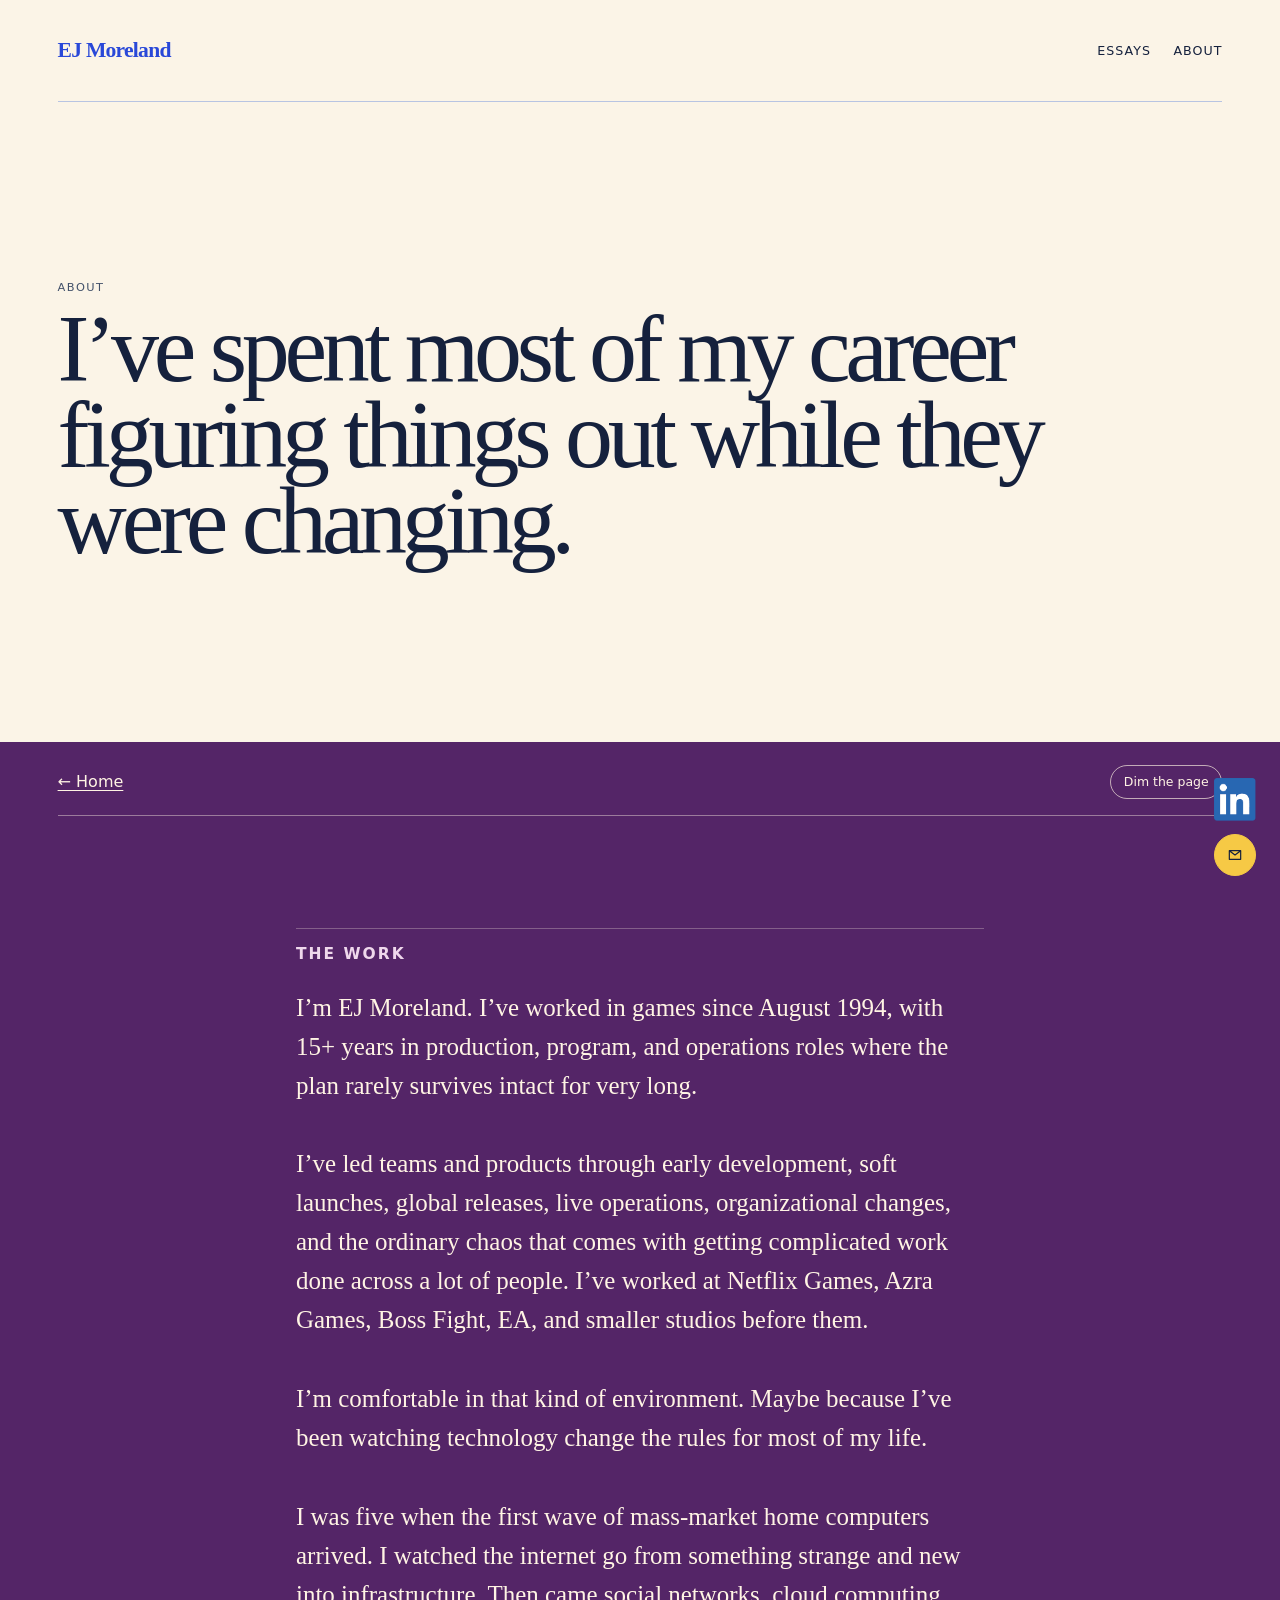
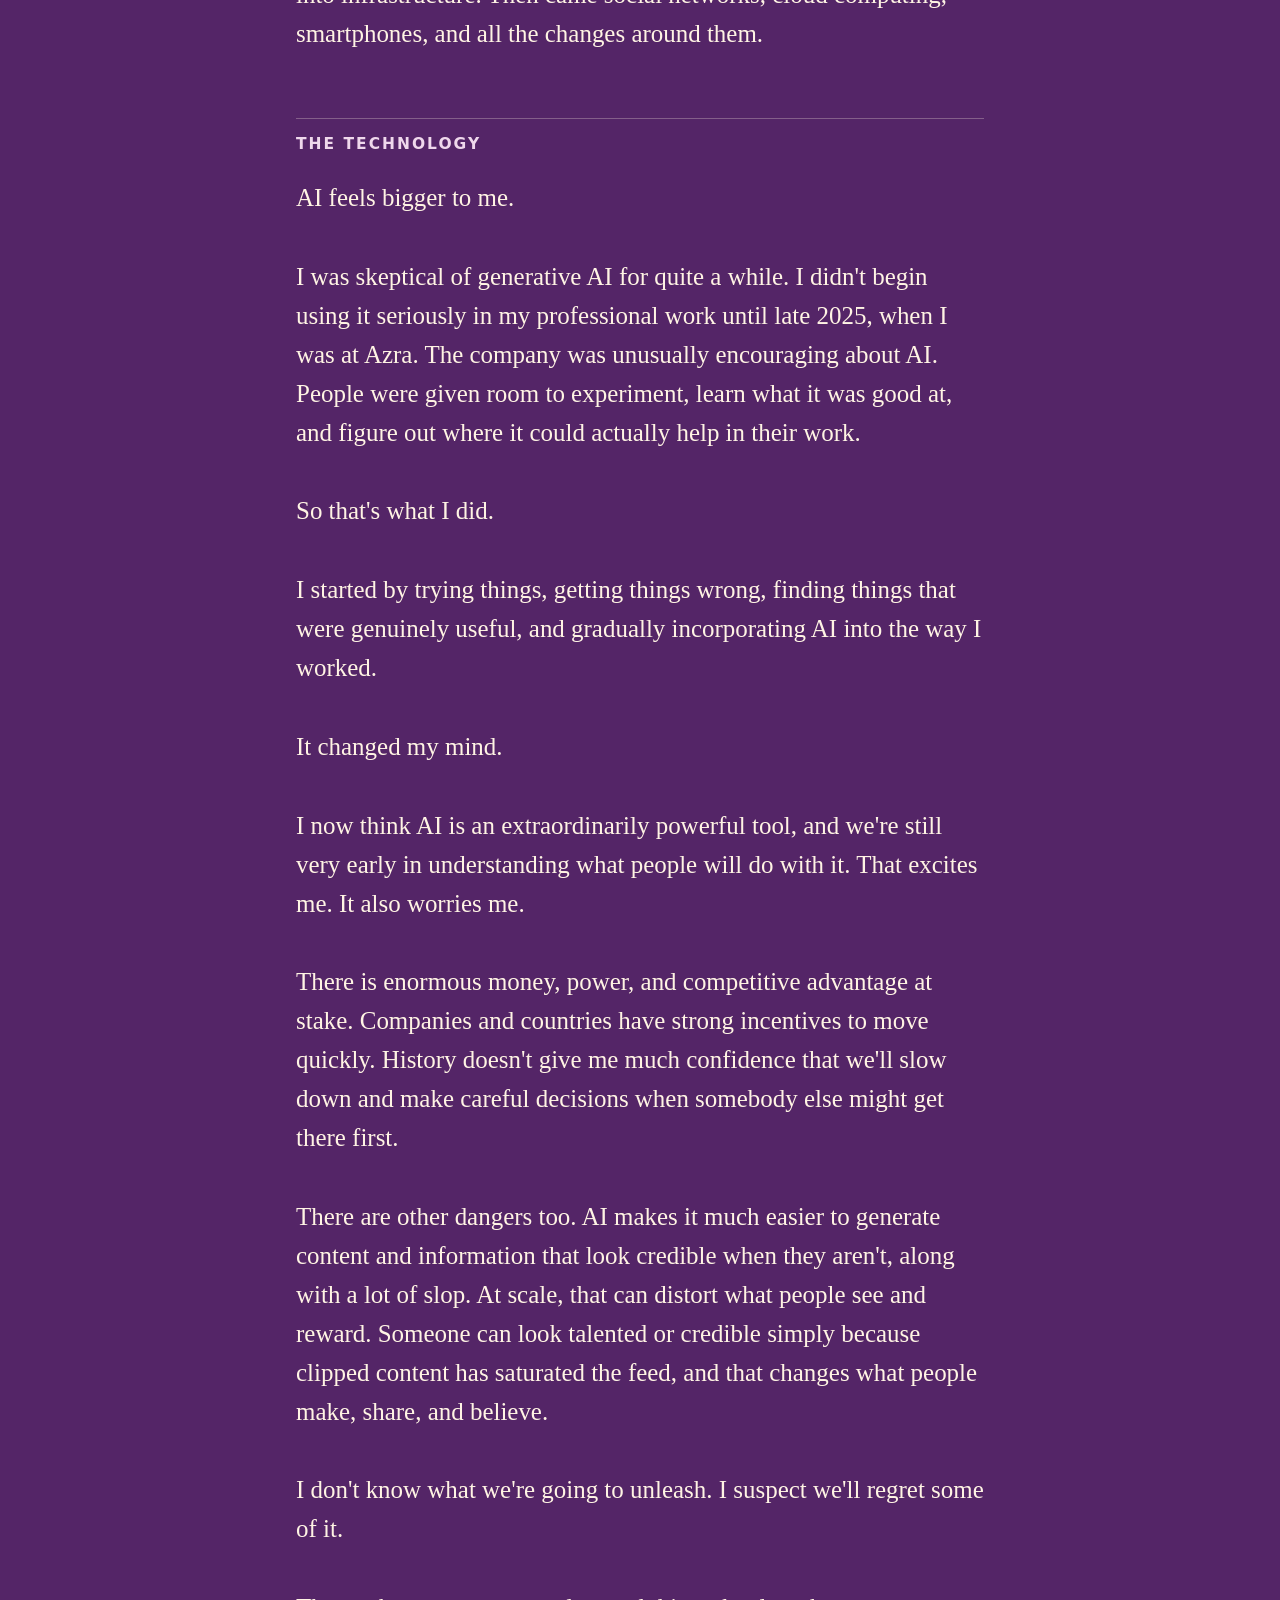
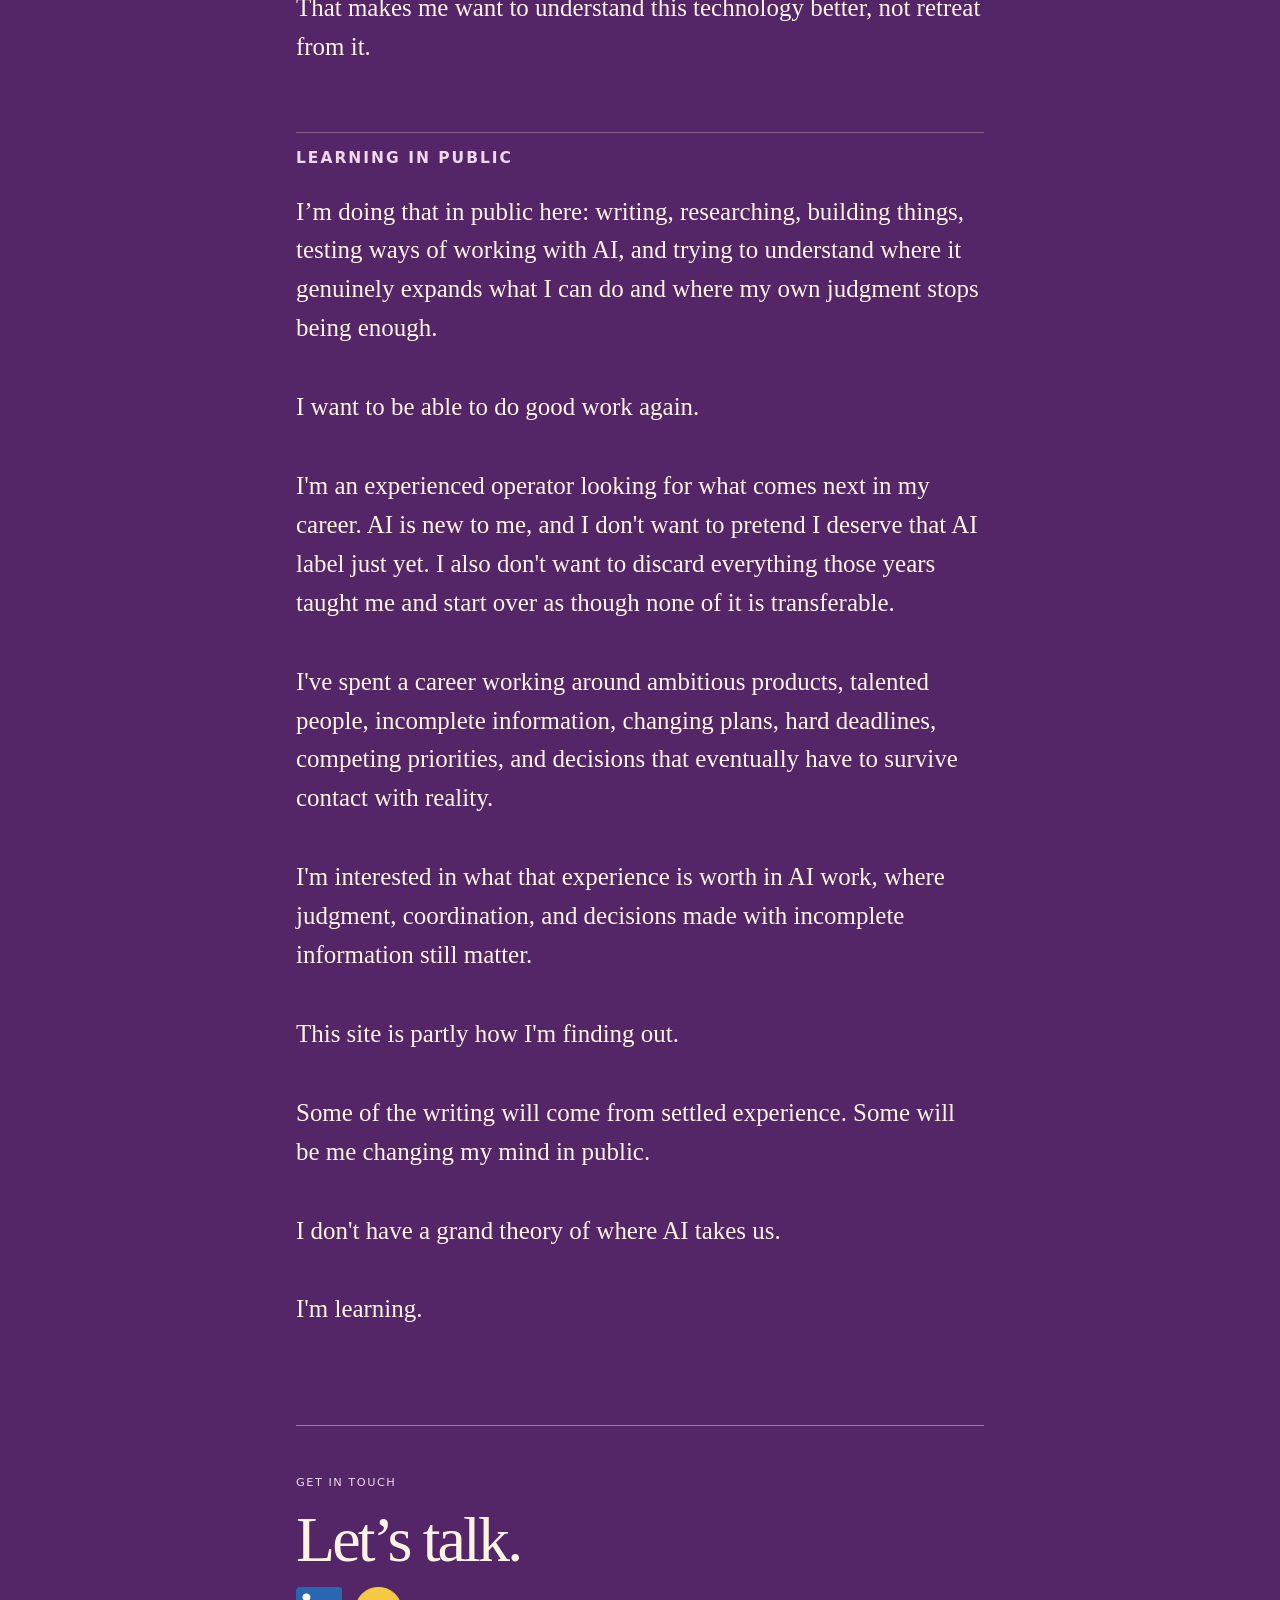
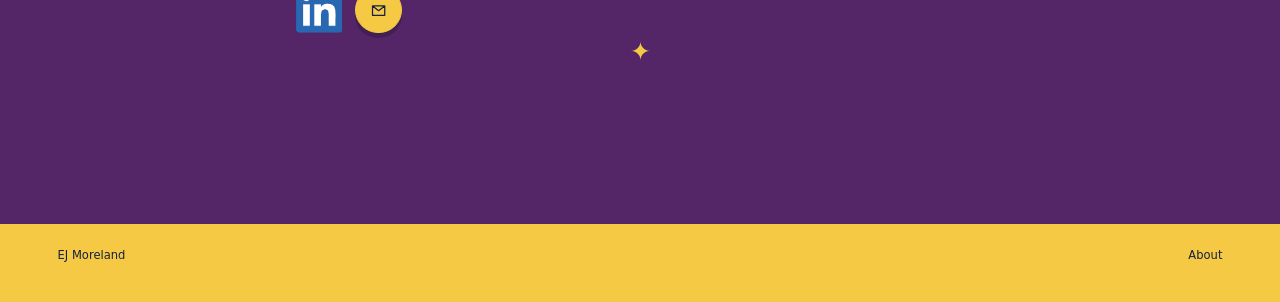
==== about/index.html @ 059e18a2 "Publish About page and contact experience" ====
<!doctype html>
<html lang="en">
  <head>
    <meta charset="utf-8">
    <meta name="viewport" content="width=device-width, initial-scale=1">
    <title>About EJ Moreland</title>
    <meta name="description" content="About EJ Moreland: a games production, program, and operations leader writing about work, judgment, and learning in public.">
    <meta name="theme-color" content="#fbf4e7">
    <link rel="canonical" href="https://ejmoreland.net/about/">
    <link rel="icon" href="/assets/favicon.svg" type="image/svg+xml">
    <link rel="icon" href="/assets/favicon-32.png" sizes="32x32" type="image/png">
    <link rel="apple-touch-icon" href="/assets/apple-touch-icon.png">
    <meta property="og:type" content="profile">
    <meta property="og:title" content="About EJ Moreland">
    <meta property="og:description" content="About EJ Moreland: a games production, program, and operations leader writing about work, judgment, and learning in public.">
    <meta property="og:url" content="https://ejmoreland.net/about/">
    <meta property="og:image" content="https://ejmoreland.net/assets/social-card.png">
    <meta property="og:image:width" content="1200">
    <meta property="og:image:height" content="630">
    <meta property="og:image:alt" content="Abstract plum, cream, periwinkle, yellow, red, and navy paper forms.">
    <meta name="twitter:card" content="summary_large_image">
    <meta name="twitter:image" content="https://ejmoreland.net/assets/social-card.png">
    <meta name="twitter:image:alt" content="Abstract plum, cream, periwinkle, yellow, red, and navy paper forms.">
    <link rel="stylesheet" href="../styles.css?rev=20260913-about-refinement">
  </head>
  <body>
    <a class="skip-link" href="#main">Skip to content</a>
    <div class="site-shell">
      <header class="masthead">
        <a class="wordmark" href="../index.html" aria-label="EJ Moreland home">EJ Moreland</a>
        <button class="menu-toggle" type="button" aria-expanded="false" aria-controls="site-navigation"><span>Menu</span><span aria-hidden="true">+</span></button>
        <nav id="site-navigation" aria-label="Primary navigation">
          <a href="../essays/">Essays</a>
          <a href="index.html" aria-current="page">About</a>
        </nav>
      </header>

      <main id="main">
        <article aria-labelledby="about-title">
          <header class="page-hero about-hero">
            <p class="eyebrow">About</p>
            <h1 id="about-title">I’ve spent most of my career figuring things out while they were changing.</h1>
          </header>

          <section class="about-story" id="about-story" aria-label="About EJ Moreland">
            <div class="reading-meta">
              <a href="../index.html">← Home</a>
              <button class="reading-mode" type="button" aria-pressed="false">Dim the page</button>
            </div>
            <div class="about-column">
              <p class="about-waypoint">The work</p>
              <p>I’m EJ Moreland. I’ve worked in games since August 1994, with 15+ years in production, program, and operations roles where the plan rarely survives intact for very long.</p>
              <p>I’ve led teams and products through early development, soft launches, global releases, live operations, organizational changes, and the ordinary chaos that comes with getting complicated work done across a lot of people. I’ve worked at Netflix Games, Azra Games, Boss Fight, EA, and smaller studios before them.</p>
              <p>I’m comfortable in that kind of environment. Maybe because I’ve been watching technology change the rules for most of my life.</p>
              <p>I was five when the first wave of mass-market home computers arrived. I watched the internet go from something strange and new into infrastructure. Then came social networks, cloud computing, smartphones, and all the changes around them.</p>
              <p class="about-waypoint">The technology</p>
              <p>AI feels bigger to me.</p>
              <p>I was skeptical of generative AI for quite a while. I didn't begin using it seriously in my professional work until late 2025, when I was at Azra. The company was unusually encouraging about AI. People were given room to experiment, learn what it was good at, and figure out where it could actually help in their work.</p>
              <p>So that's what I did.</p>
              <p>I started by trying things, getting things wrong, finding things that were genuinely useful, and gradually incorporating AI into the way I worked.</p>
              <p>It changed my mind.</p>
              <p>I now think AI is an extraordinarily powerful tool, and we're still very early in understanding what people will do with it. That excites me. It also worries me.</p>
              <p>There is enormous money, power, and competitive advantage at stake. Companies and countries have strong incentives to move quickly. History doesn't give me much confidence that we'll slow down and make careful decisions when somebody else might get there first.</p>
              <p>There are other dangers too. AI makes it much easier to generate content and information that look credible when they aren't, along with a lot of slop. At scale, that can distort what people see and reward. Someone can look talented or credible simply because clipped content has saturated the feed, and that changes what people make, share, and believe.</p>
              <p>I don't know what we're going to unleash. I suspect we'll regret some of it.</p>
              <p>That makes me want to understand this technology better, not retreat from it.</p>
              <p class="about-waypoint">Learning in public</p>
              <p>I’m doing that in public here: writing, researching, building things, testing ways of working with AI, and trying to understand where it genuinely expands what I can do and where my own judgment stops being enough.</p>
              <p>I want to be able to do good work again.</p>
              <p>I'm an experienced operator looking for what comes next in my career. AI is new to me, and I don't want to pretend I deserve that AI label just yet. I also don't want to discard everything those years taught me and start over as though none of it is transferable.</p>
              <p>I've spent a career working around ambitious products, talented people, incomplete information, changing plans, hard deadlines, competing priorities, and decisions that eventually have to survive contact with reality.</p>
              <p>I'm interested in what that experience is worth in AI work, where judgment, coordination, and decisions made with incomplete information still matter.</p>
              <p>This site is partly how I'm finding out.</p>
              <p>Some of the writing will come from settled experience. Some will be me changing my mind in public.</p>
              <p>I don't have a grand theory of where AI takes us.</p>
              <p>I'm learning.</p>
              <section class="contact-panel" aria-labelledby="contact-title">
                <p class="eyebrow">Get in touch</p>
                <h2 id="contact-title">Let’s talk.</h2>
                <div class="contact-actions">
                  <a class="contact-linkedin" href="https://www.linkedin.com/in/ej-moreland-a79a42" aria-label="View EJ Moreland’s professional background on LinkedIn">
                    <img class="linkedin-logo" src="../assets/linkedin-in-opaque-white.png" width="635" height="540" alt="">
                  </a>
                  <button class="contact-message-button" type="button" data-contact-drawer-trigger aria-label="Open message form" aria-haspopup="dialog" aria-controls="contact-drawer"><svg viewBox="0 0 24 24" aria-hidden="true" focusable="false"><path d="M3.5 5.5h17v13h-17zM4 6l8 6 8-6"/></svg></button>
                </div>
                <dialog id="contact-drawer" class="contact-drawer" aria-labelledby="contact-drawer-title">
                  <section class="contact-drawer-panel">
                    <div class="contact-drawer-topline"><p class="eyebrow">Message EJ</p><button class="contact-drawer-close" type="button" aria-label="Close message form"><span aria-hidden="true">×</span></button></div>
                    <h3 id="contact-drawer-title">Let’s talk.</h3>
                    <p class="contact-drawer-intro">A short note is plenty. I’ll get back to you by email.</p>
                    <form id="contact-form" class="contact-form" action="https://formspree.io/f/xzebldpp" method="POST" accept-charset="UTF-8" aria-describedby="contact-privacy contact-status">
                      <div class="contact-field">
                        <label for="contact-name">Name</label>
                        <input id="contact-name" name="name" type="text" autocomplete="name" required>
                      </div>
                      <div class="contact-field">
                        <label for="contact-email">Email</label>
                        <input id="contact-email" name="email" type="email" autocomplete="email" required>
                      </div>
                      <div class="contact-field contact-field-message">
                        <label for="contact-message">Message</label>
                        <textarea id="contact-message" name="message" rows="6" required></textarea>
                      </div>
                      <button class="contact-submit" type="submit" aria-describedby="contact-privacy contact-status"><span>Send message</span><span aria-hidden="true">↗</span></button>
                      <p id="contact-privacy" class="contact-privacy">Your message is sent through Formspree. Please don’t include sensitive information.</p>
                      <p id="contact-status" class="contact-status" role="status" aria-live="polite"></p>
                    </form>
                  </section>
                </dialog>
              </section>
              <p class="end-mark" aria-hidden="true">✦</p>
            </div>
          </section>
        </article>
      </main>

      <footer><span>EJ Moreland</span><span>About</span></footer>
    </div>
    <aside class="contact-dock" aria-label="Contact EJ">
      <a class="contact-dock-linkedin" href="https://www.linkedin.com/in/ej-moreland-a79a42" aria-label="View EJ Moreland’s professional background on LinkedIn"><img class="linkedin-logo" src="../assets/linkedin-in-opaque-white.png" width="635" height="540" alt=""></a>
      <button class="contact-dock-message" type="button" data-contact-drawer-trigger aria-label="Open message form" aria-haspopup="dialog" aria-controls="contact-drawer"><svg viewBox="0 0 24 24" aria-hidden="true" focusable="false"><path d="M3.5 5.5h17v13h-17zM4 6l8 6 8-6"/></svg></button>
    </aside>
    <script src="../script.js?rev=20260913-about-refinement"></script>
  </body>
</html>
---- styles.css ----
:root {
  --paper: #fbf4e7;
  --ink: #15213d;
  --quiet: #42516a;
  --rule: #b8c4e2;
  --signal: #c33d2e;
  --cobalt: #b8c5f2;
  --wordmark: #2948d8;
  --plum: #542567;
  --sun: #f6c945;
  --reading-ink: #fff4e4;
  --reading-muted: #efd8ec;
  --control-ink: #15213d;
  --serif: Georgia, "Times New Roman", serif;
  --sans: Inter, ui-sans-serif, system-ui, sans-serif;
}

* { box-sizing: border-box; }
html { scroll-behavior: smooth; }
body { margin: 0; overflow-x: clip; background: var(--paper); color: var(--ink); font-family: var(--sans); transition: background-color 560ms cubic-bezier(.22, 1, .36, 1), color 420ms ease; }
body.dimmed { --paper: #18213c; --ink: #fff4e4; --quiet: #c8d2ec; --rule: #56678e; --signal: #f6c945; --cobalt: #c6cff2; --wordmark: #c6cff2; --plum: #2b1437; --sun: #f6c945; --reading-ink: #fff4e4; --reading-muted: #e7cfe5; }
a { color: inherit; text-decoration-thickness: 1px; text-underline-offset: 0.18em; }
button { font: inherit; color: inherit; }
.skip-link { position: fixed; left: 1rem; top: -4rem; background: var(--ink); color: var(--paper); padding: .7rem; z-index: 4; }
.skip-link:focus { top: 1rem; }
.site-shell { max-width: 1440px; margin: auto; padding: 0 4.5vw; }
.masthead { min-height: 6.4rem; display: flex; align-items: center; justify-content: space-between; border-bottom: 1px solid var(--rule); }
.wordmark { color: var(--wordmark); font-family: var(--serif); font-size: 1.35rem; font-weight: 700; text-decoration: none; letter-spacing: -.035em; }
nav { display: flex; gap: 1.4rem; font-size: .79rem; text-transform: uppercase; letter-spacing: .08em; }
nav a { text-decoration: none; }
.menu-toggle { display: none; background: none; border: 0; padding: .45rem 0; }
.hero { min-height: min(72vh, 52rem); padding: clamp(6rem, 14vw, 13rem) 0 7rem; max-width: 1010px; }
.eyebrow, .issue-label { font-size: .71rem; text-transform: uppercase; letter-spacing: .13em; color: var(--quiet); }
.hero h1, h2, h3 { font-family: var(--serif); font-weight: 400; letter-spacing: -.045em; }
.hero h1 { max-width: 900px; margin: .9rem 0 2rem; font-size: clamp(3.3rem, 8.3vw, 8.6rem); line-height: .91; }
.hero-copy { max-width: 35rem; font-size: 1rem; line-height: 1.65; color: var(--quiet); }
.text-link { position: relative; display: inline-block; margin-top: 1.3rem; color: var(--signal); font-size: .87rem; font-weight: 650; text-decoration: none; }
.text-link::after { position: absolute; left: 0; right: 0; bottom: -.18rem; height: 2px; content: ""; background: currentColor; transform: scaleX(.2); transform-origin: left; opacity: .58; transition: transform 360ms cubic-bezier(.22, 1, .36, 1), opacity 240ms ease; }
.text-link span { display: inline-block; transition: transform 360ms cubic-bezier(.22, 1, .36, 1); }
.text-link:hover::after, .text-link:focus-visible::after { transform: scaleX(1); opacity: 1; }
.text-link:hover span, .text-link:focus-visible span { transform: translate(.24rem, .14rem); }
.writing-section { margin: 0 calc(50% - 50vw); padding: 1.4rem max(4.5vw, calc((100vw - 1440px) / 2 + 4.5vw)) 7rem; background: var(--cobalt); color: #18213c; }
.writing-section .eyebrow, .writing-section .issue-label, .writing-section .deck, .writing-section .article-footer { color: #425174; }
.writing-section .section-heading, .writing-section .featured-essay { border-color: rgba(24, 33, 60, .28); }
.writing-section .text-link { color: #93261f; }
.section-heading { display: flex; align-items: baseline; justify-content: space-between; }
.section-heading h2 { margin: 0; font-size: clamp(2rem, 4vw, 3.5rem); }
.featured-essay { margin-top: 4rem; padding: 2.5rem 0 0; border-top: 1px solid var(--rule); transition: transform 420ms cubic-bezier(.22, 1, .36, 1); }
.featured-essay h3 { max-width: 960px; margin: .65rem 0 1.1rem; font-size: clamp(2.8rem, 6vw, 6.8rem); line-height: .92; }
.deck { max-width: 41rem; color: var(--quiet); line-height: 1.6; }
.article-footer { display: flex; justify-content: space-between; align-items: baseline; gap: 1rem; margin-top: 4rem; font-size: .8rem; color: var(--quiet); }
.article-footer .text-link { margin: 0; }
.archive-test { margin-top: 6rem; border-top: 1px solid rgba(24, 33, 60, .28); }
.archive-note { margin: 1rem 0 2.5rem; color: #425174; font-size: .69rem; text-transform: uppercase; letter-spacing: .13em; }
.archive-row { position: relative; display: grid; grid-template-columns: minmax(12rem, .42fr) minmax(18rem, 1fr) auto; gap: 1.5rem; align-items: baseline; padding: 1.6rem 0; border-top: 1px solid rgba(24, 33, 60, .2); transition: transform 360ms cubic-bezier(.22, 1, .36, 1); }
.archive-row h3 { margin: 0; font-size: clamp(1.65rem, 3.4vw, 3.4rem); line-height: 1; }
.archive-row h3 a { color: inherit; text-decoration: none; }
.archive-arrow { color: #93261f; font-size: 1.2rem; transition: transform 360ms cubic-bezier(.22, 1, .36, 1); }
.reading-proof { margin: 0 calc(50% - 50vw); padding: 7rem max(4.5vw, calc((100vw - 1440px) / 2 + 4.5vw)); background: var(--plum); color: var(--reading-ink); transition: background-color 620ms cubic-bezier(.22, 1, .36, 1), color 420ms ease; }
.reading-proof .eyebrow, .reading-proof .issue-label, .reading-proof .standfirst { color: var(--reading-muted); }
.reading-meta { display: flex; justify-content: space-between; align-items: center; border-bottom: 1px solid var(--rule); padding-bottom: 1rem; }
.reading-mode { position: relative; overflow: hidden; isolation: isolate; background: transparent; border: 1px solid rgba(255, 244, 228, .65); border-radius: 99px; padding: .55rem .8rem; cursor: pointer; font-size: .78rem; transition: border-color 260ms ease, color 260ms ease, transform 260ms cubic-bezier(.22, 1, .36, 1); }
.reading-mode::before { position: absolute; inset: 0; z-index: -1; content: ""; background: var(--sun); transform: translateY(105%); transition: transform 420ms cubic-bezier(.22, 1, .36, 1); }
.reading-mode:hover, .reading-mode:focus-visible { border-color: var(--sun); color: var(--control-ink); transform: translateY(-1px); }
.reading-mode[aria-pressed="true"] { border-color: var(--sun); color: var(--control-ink); }
.reading-mode:hover::before, .reading-mode:focus-visible::before, .reading-mode[aria-pressed="true"]::before { transform: translateY(0); }
.reading-column { width: min(100%, 43rem); margin: 7rem auto 0; font-family: var(--serif); font-size: clamp(1.25rem, 2vw, 1.56rem); line-height: 1.56; }
.reading-column h2 { margin: .8rem 0 2.2rem; font-size: clamp(3rem, 6vw, 5.8rem); line-height: .92; }
.reading-column h1 { margin: .8rem 0 2.2rem; font-family: var(--serif); font-size: clamp(3rem, 6vw, 5.8rem); font-weight: 400; letter-spacing: -.045em; line-height: .92; }
.standfirst { font-size: 1.1em; color: var(--quiet); }
.article-template { min-height: calc(100vh - 6.4rem); }
.article-placeholder { margin-top: 3rem; padding: 1.5rem; border: 1px solid rgba(255, 244, 228, .42); font-family: var(--sans); font-size: 1rem; line-height: 1.65; }
.published-article .article-heading { margin-top: 6rem; }
.published-article .article-body { margin-top: 4rem; }
.article-body > p, .afterword > p { margin: 0 0 1.6em; }
.article-body > p + p, .afterword > p + p { margin-top: .15em; }
.article-body .emphasis-line { margin: 2.7em 0; padding-left: 1.2rem; border-left: 3px solid var(--sun); color: #ffe7a0; font-size: 1.08em; font-style: italic; line-height: 1.48; }
.article-body .emphasis-fragment { display: block; margin: .6em 0 2.5em; padding-left: 1.2rem; border-left: 3px solid var(--sun); color: #ffe7a0; font-size: 1.08em; font-style: italic; line-height: 1.48; }
.historical-note { margin: 2rem 0 1rem; padding: 1.15rem 1.25rem; border: 1px solid rgba(255, 244, 228, .45); font-family: var(--sans); font-size: .9rem; line-height: 1.6; }
.original-source { color: var(--sun); font-family: var(--sans); font-size: .78rem; font-weight: 700; text-underline-offset: .22em; }
.historical-article .bullet-line { margin: -.7em 0 1.05em 1.2rem; font-family: var(--sans); font-size: .88em; }
.historical-article .closing-line { margin-bottom: .35em; color: #ffe7a0; font-weight: 700; }
.afterword { margin-top: 7rem; padding-top: 3rem; border-top: 1px solid rgba(255, 244, 228, .42); }
.afterword h2 { margin: 0 0 2.5rem; font-size: clamp(2.5rem, 5vw, 4.8rem); line-height: .95; }
.page-hero { padding: clamp(6rem, 13vw, 11rem) 0 5rem; }
.page-hero h1 { margin: .6rem 0 1.5rem; font-family: var(--serif); font-size: clamp(4rem, 10vw, 9rem); font-weight: 400; letter-spacing: -.055em; line-height: .88; }
.page-hero > p:last-child { max-width: 38rem; color: var(--quiet); line-height: 1.65; }
.essay-index { margin: 0 calc(50% - 50vw); padding: 1rem max(4.5vw, calc((100vw - 1440px) / 2 + 4.5vw)) 7rem; background: var(--cobalt); color: var(--control-ink); }
.essay-entry { padding: 3rem 0 4rem; border-top: 1px solid rgba(24, 33, 60, .28); }
.essay-entry h2 { max-width: 960px; margin: .7rem 0 1.2rem; font-size: clamp(2.8rem, 6vw, 6.8rem); line-height: .92; }
.essay-entry > p:not(.issue-label) { max-width: 42rem; color: #425174; line-height: 1.65; }
.pending-entry { opacity: .78; }
.end-mark { color: var(--sun); text-align: center; margin-top: 4rem; }
.about-section { padding: 8rem 0; max-width: 51rem; }
.about-section h2 { max-width: 34rem; margin: .8rem 0 1.5rem; font-size: clamp(2.5rem, 5.2vw, 5rem); line-height: .94; }
.about-section p:last-child { line-height: 1.7; color: var(--quiet); }
.about-hero { max-width: 67rem; padding-bottom: clamp(6rem, 12vw, 11rem); }
.about-hero h1 { max-width: 64rem; font-size: clamp(3.25rem, 7.5vw, 7rem); line-height: .9; }
.about-story { margin: 0 calc(50% - 50vw); padding: 1.4rem max(4.5vw, calc((100vw - 1440px) / 2 + 4.5vw)) 7rem; background: var(--plum); color: var(--reading-ink); transition: background-color 620ms cubic-bezier(.22, 1, .36, 1), color 420ms ease; }
.about-story .reading-meta { border-color: rgba(255, 244, 228, .42); }
.about-column { width: min(100%, 43rem); margin: 7rem auto 0; font-family: var(--serif); font-size: clamp(1.25rem, 2vw, 1.56rem); line-height: 1.56; }
.about-column p { margin: 0 0 1.6em; }
.about-column p + p { margin-top: .15em; }
.about-waypoint { margin: 4.2em 0 1.7em !important; padding-top: 1.15em; border-top: 1px solid rgba(255, 244, 228, .28); color: var(--reading-muted); font-family: var(--sans); font-size: .62em; font-weight: 700; letter-spacing: .13em; line-height: 1; text-transform: uppercase; }
.about-waypoint:first-child { margin-top: 0 !important; }
.contact-panel { margin-top: 6rem; padding-top: 3rem; border-top: 1px solid rgba(255, 244, 228, .42); font-family: var(--sans); }
.contact-panel .eyebrow { color: var(--reading-muted); }
.contact-panel h2 { margin: .7rem 0 1rem; font-family: var(--serif); font-size: clamp(2.5rem, 5vw, 4.8rem); font-weight: 400; letter-spacing: -.045em; line-height: .95; }
.contact-actions { display: flex; flex-wrap: wrap; align-items: center; gap: .8rem; }
.contact-linkedin { display: inline-block; line-height: 0; }
.linkedin-logo { display: block; width: 2.9rem; height: 2.9rem; object-fit: cover; object-position: left top; }
.contact-linkedin:focus-visible, .contact-dock-linkedin:focus-visible { outline: 3px solid var(--sun); outline-offset: .24rem; }
.contact-message-button { display: inline-flex; width: 2.9rem; height: 2.9rem; align-items: center; justify-content: center; padding: 0; border: 1px solid var(--sun); border-radius: 50%; background: var(--sun); box-shadow: 0 .32rem 0 rgba(0, 0, 0, .2); color: var(--control-ink); cursor: pointer; transition: background-color 240ms ease, border-color 240ms ease, box-shadow 240ms ease, transform 260ms cubic-bezier(.22, 1, .36, 1); }
.contact-message-button svg { width: 1.08rem; height: 1.08rem; fill: none; stroke: currentColor; stroke-linecap: round; stroke-linejoin: round; stroke-width: 1.75; }
.contact-message-button:hover, .contact-message-button:focus-visible { border-color: var(--reading-ink); background: var(--reading-ink); box-shadow: 0 .12rem 0 rgba(0, 0, 0, .18); color: var(--control-ink); transform: translateY(-.2rem); }
.contact-dock { position: fixed; z-index: 3; right: max(1.5rem, env(safe-area-inset-right)); bottom: max(1.5rem, env(safe-area-inset-bottom)); display: flex; flex-direction: column; align-items: center; gap: .8rem; transition: opacity 220ms ease, transform 260ms cubic-bezier(.22, 1, .36, 1); }
.contact-dock.is-suppressed { opacity: 0; pointer-events: none; transform: translateY(.7rem); }
.contact-dock-linkedin { display: block; line-height: 0; }
.contact-dock .linkedin-logo { width: 2.65rem; height: 2.65rem; }
.contact-dock-message { display: inline-flex; width: 2.65rem; height: 2.65rem; align-items: center; justify-content: center; padding: 0; border: 1px solid #f6c945; border-radius: 50%; background: #f6c945; color: #15213d; cursor: pointer; transition: background-color 240ms ease, color 240ms ease, transform 240ms cubic-bezier(.22, 1, .36, 1); }
.contact-dock-message svg { width: 1rem; height: 1rem; fill: none; stroke: currentColor; stroke-linecap: round; stroke-linejoin: round; stroke-width: 1.8; }
.contact-dock-message:hover, .contact-dock-message:focus-visible { background: #15213d; color: #fbf4e7; transform: translateY(-2px); }
.contact-drawer { width: 100%; max-width: none; height: 100%; max-height: none; margin: 0; padding: 0; border: 0; background: transparent; color: #15213d; overflow: hidden; }
.contact-drawer::backdrop { background: rgba(21, 33, 61, .58); opacity: 0; transition: opacity 280ms ease; }
.contact-drawer[open] { display: grid; justify-items: end; }
.contact-drawer[open]::backdrop, .contact-drawer.is-open::backdrop { opacity: 1; }
.contact-drawer-panel { width: min(100%, 33rem); min-height: 100dvh; padding: clamp(1.5rem, 4vw, 3rem); background: #fbf4e7; box-shadow: -1.2rem 0 3.5rem rgba(9, 13, 29, .24); transform: translateX(105%); transition: transform 460ms cubic-bezier(.22, 1, .36, 1); overflow-y: auto; }
.contact-drawer.is-open .contact-drawer-panel { transform: translateX(0); }
.contact-drawer.is-closing .contact-drawer-panel { transform: translateX(105%); }
.contact-drawer-topline { display: flex; align-items: center; justify-content: space-between; padding-bottom: 1.1rem; border-bottom: 1px solid #b8c4e2; }
.contact-drawer-topline .eyebrow { margin: 0; color: #42516a; }
.contact-drawer-close { display: grid; width: 2.45rem; height: 2.45rem; place-items: center; padding: 0; border: 1px solid #b8c4e2; border-radius: 50%; background: transparent; color: #15213d; cursor: pointer; font-size: 1.75rem; line-height: 1; transition: background-color 220ms ease, border-color 220ms ease, transform 220ms cubic-bezier(.22, 1, .36, 1); }
.contact-drawer-close:hover, .contact-drawer-close:focus-visible { border-color: #f6c945; background: #f6c945; transform: rotate(8deg); }
.contact-drawer h3 { margin: clamp(3rem, 8vw, 5rem) 0 .8rem; font-size: clamp(3.1rem, 9vw, 5.6rem); line-height: .9; }
.contact-drawer-intro { max-width: 26rem; margin: 0; color: #42516a; font-family: var(--serif); font-size: 1.2rem; line-height: 1.5; }
.contact-form { display: grid; grid-template-columns: repeat(2, minmax(0, 1fr)); gap: 1rem; margin-top: clamp(2.5rem, 6vw, 4rem); }
.contact-field { display: grid; gap: .45rem; }
.contact-field-message { grid-column: 1 / -1; }
.contact-field label { color: #42516a; font-size: .69em; font-weight: 700; letter-spacing: .08em; text-transform: uppercase; }
.contact-field input, .contact-field textarea { width: 100%; box-sizing: border-box; border: 1px solid #b8c4e2; border-radius: .3rem; background: #fffdf8; color: #15213d; font: inherit; font-size: .8em; line-height: 1.4; outline: none; transition: border-color 220ms ease, background-color 220ms ease, box-shadow 220ms ease; }
.contact-field input { min-height: 3rem; padding: .6rem .75rem; }
.contact-field textarea { min-height: 9rem; padding: .75rem; resize: vertical; }
.contact-field input:focus, .contact-field textarea:focus { border-color: #2948d8; background: #fff; box-shadow: 0 0 0 3px rgba(41, 72, 216, .18); }
.contact-submit { justify-self: start; display: inline-flex; align-items: center; gap: .7rem; min-height: 2.9rem; padding: .68rem .9rem .68rem 1rem; border: 1px solid #f6c945; border-radius: 99px; background: #f6c945; color: #15213d; cursor: pointer; font: inherit; font-size: .77em; font-weight: 700; letter-spacing: .02em; transition: background-color 300ms cubic-bezier(.22, 1, .36, 1), border-color 260ms ease, color 260ms ease, transform 260ms cubic-bezier(.22, 1, .36, 1); }
.contact-submit span:last-child { font-size: 1.1em; transition: transform 300ms cubic-bezier(.22, 1, .36, 1); }
.contact-submit:hover, .contact-submit:focus-visible { border-color: #15213d; background: #15213d; color: #fbf4e7; transform: translateY(-2px); }
.contact-submit:disabled { cursor: wait; opacity: .72; transform: none; }
.contact-submit:hover span:last-child, .contact-submit:focus-visible span:last-child { transform: translate(.16rem, -.13rem); }
.contact-privacy { grid-column: 1 / -1; margin: .1rem 0 0 !important; color: #42516a; font-size: .75em; line-height: 1.55; }
.contact-status { grid-column: 1 / -1; min-height: 1.55em; margin: 0 !important; color: #42516a; font-size: .72em; line-height: 1.55; }
.contact-status.is-error { color: #93261f; }
.contact-status.is-success { color: #275f45; }
footer { display: flex; justify-content: space-between; gap: 1rem; margin: 0 calc(50% - 50vw); padding: 1.5rem max(4.5vw, calc((100vw - 1440px) / 2 + 4.5vw)) 2.5rem; background: var(--sun); color: var(--control-ink); font-size: .72rem; }

@media (hover: hover) {
  .featured-essay:hover { transform: translateY(-.3rem); }
  .archive-row:hover { transform: translateY(-.2rem); }
  .archive-row:hover .archive-arrow { transform: translate(.22rem, .16rem); }
}

@media (max-width: 640px) {
  .site-shell { padding: 0 1.25rem; }
  .masthead { min-height: 5rem; position: relative; }
  .menu-toggle { display: flex; gap: .5rem; background: none; border: 0; cursor: pointer; font-size: .78rem; text-transform: uppercase; letter-spacing: .08em; }
  nav { display: none; position: absolute; z-index: 10; top: 5rem; left: -1.25rem; right: -1.25rem; background: var(--paper); padding: 1rem 1.25rem 1.5rem; border-bottom: 1px solid var(--rule); }
  nav.open { display: flex; flex-direction: column; }
  .hero { min-height: auto; padding: 6rem 0; }
  .article-footer, footer { align-items: flex-start; flex-direction: column; }
  .archive-row { grid-template-columns: 1fr auto; gap: .8rem; }
  .archive-row .issue-label { grid-column: 1 / -1; }
  .writing-section, .reading-proof, .essay-index, footer { padding-left: 1.25rem; padding-right: 1.25rem; }
  .reading-proof { padding-top: 4rem; padding-bottom: 4rem; }
  .reading-column { margin-top: 4rem; }
  .about-section { padding: 5rem 0; }
  .about-story { padding-top: 1rem; padding-bottom: 4rem; }
  .about-column { margin-top: 4rem; }
  .contact-panel { margin-top: 4.5rem; }
  .contact-form { grid-template-columns: 1fr; gap: .9rem; margin-top: 2rem; }
  .contact-field-message { grid-column: auto; }
  .contact-drawer[open] { align-items: end; justify-items: stretch; }
  .contact-drawer-panel { width: 100%; min-height: min(84dvh, 48rem); padding: 1.5rem 1.25rem 2rem; border-radius: 1rem 1rem 0 0; transform: translateY(105%); }
  .contact-drawer.is-open .contact-drawer-panel { transform: translateY(0); }
  .contact-drawer.is-closing .contact-drawer-panel { transform: translateY(105%); }
  .contact-drawer h3 { margin-top: 3.3rem; }
  .contact-dock { right: max(.85rem, env(safe-area-inset-right)); bottom: max(.85rem, env(safe-area-inset-bottom)); gap: .7rem; }
}

@media (prefers-reduced-motion: reduce) {
  html { scroll-behavior: auto; }
  *, *::before, *::after { transition-duration: .01ms !important; animation-duration: .01ms !important; animation-iteration-count: 1 !important; }
}
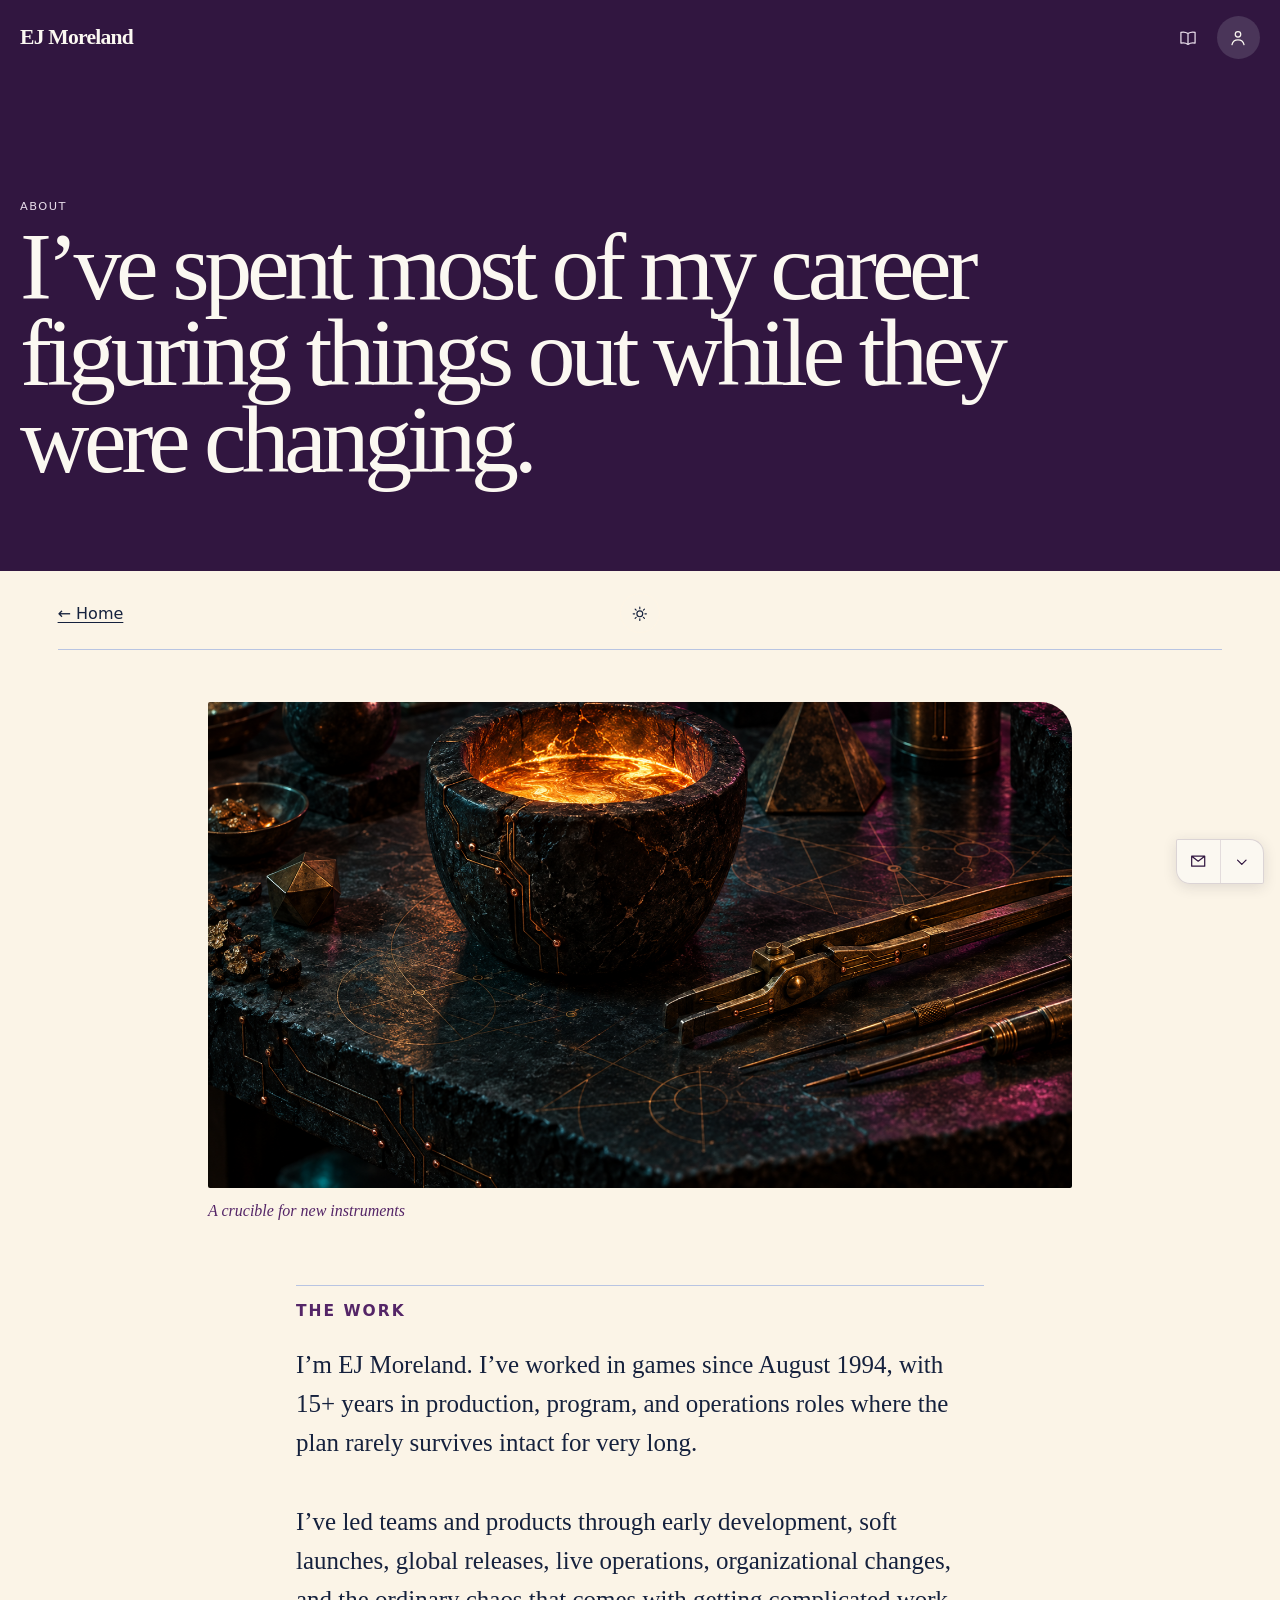
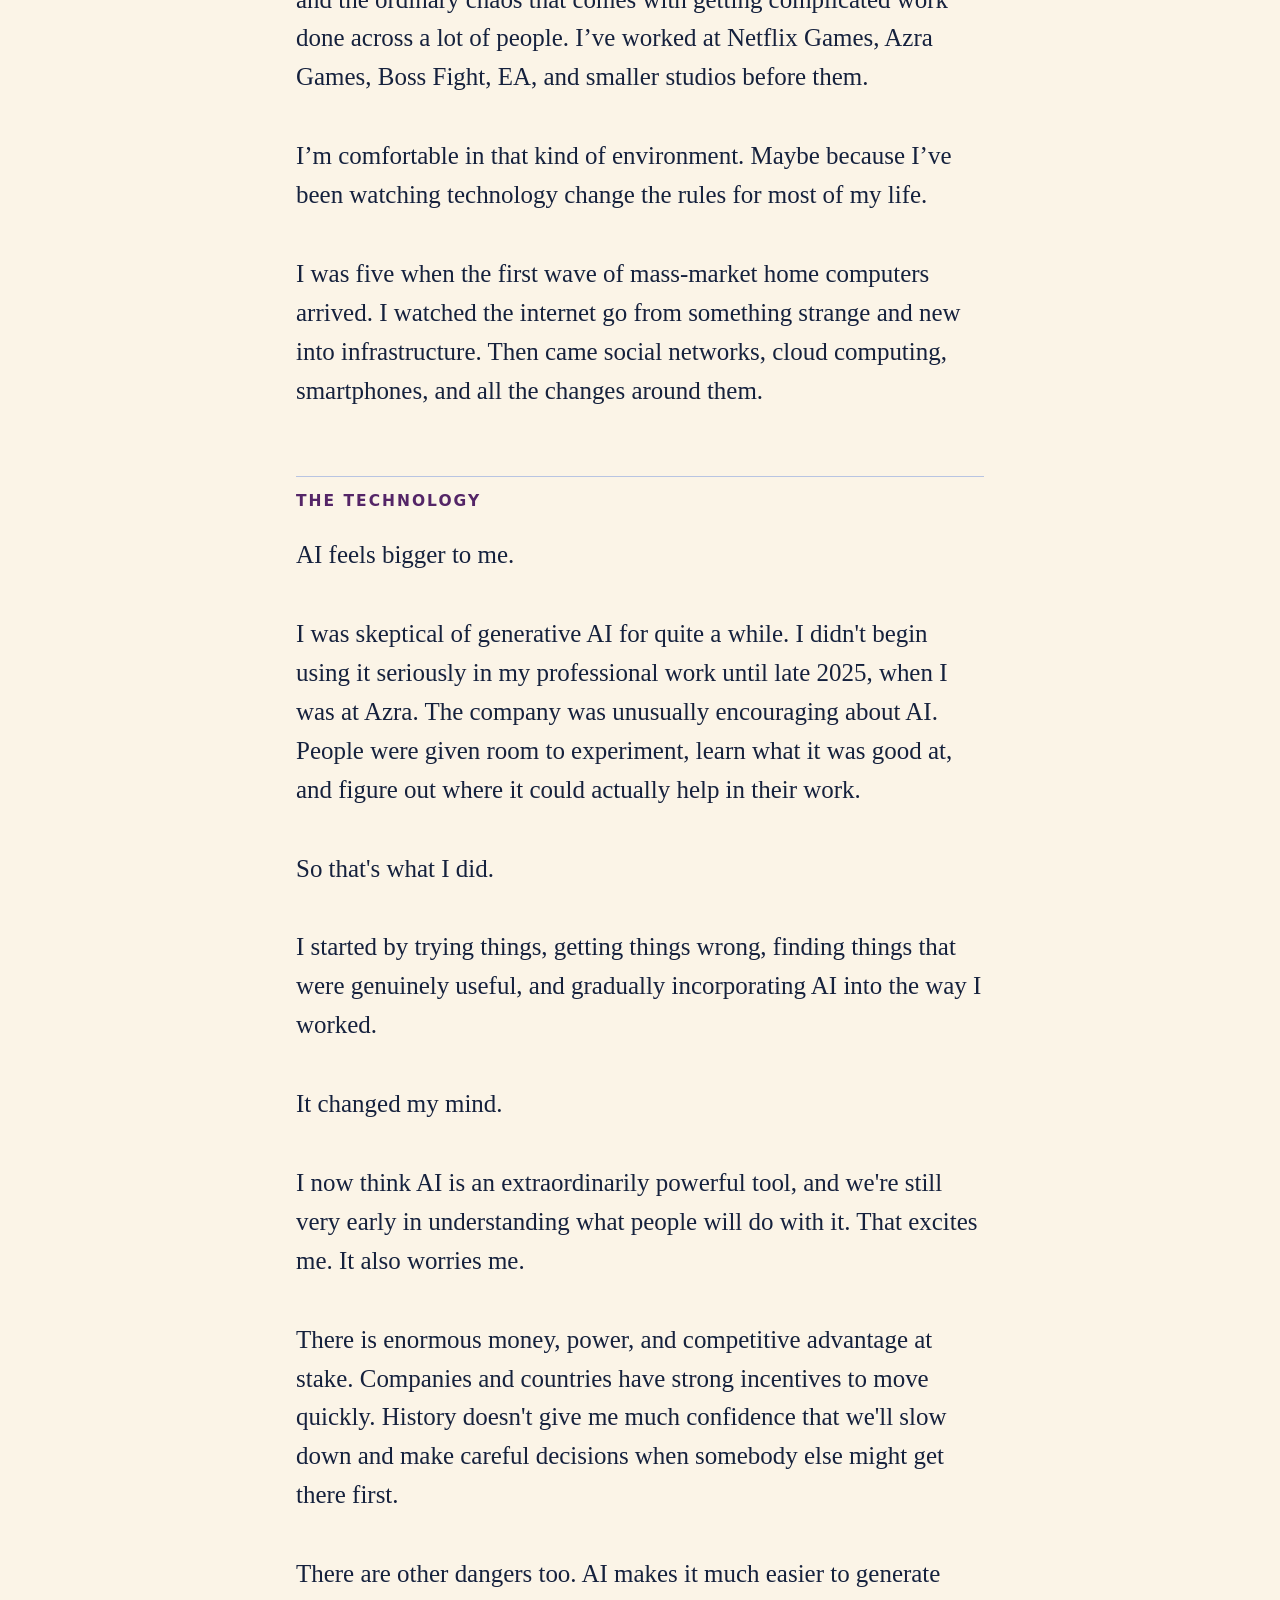
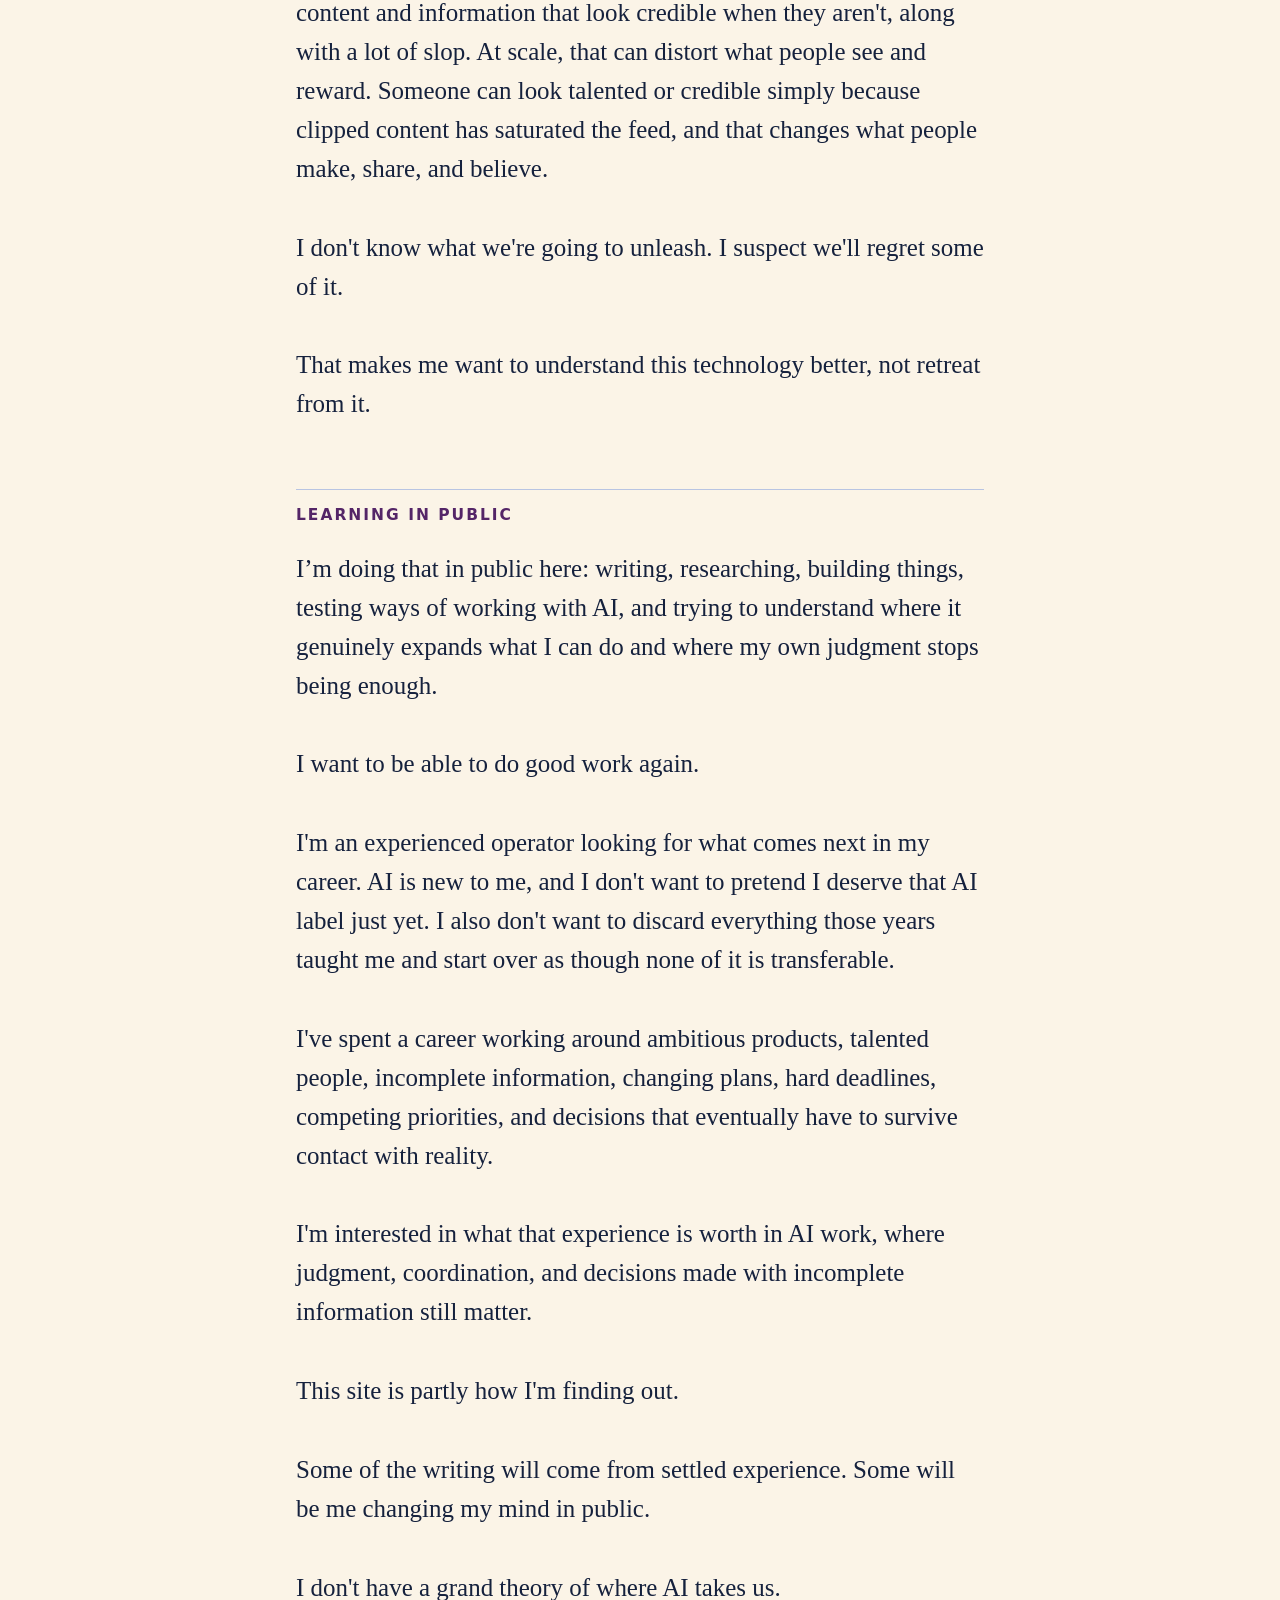
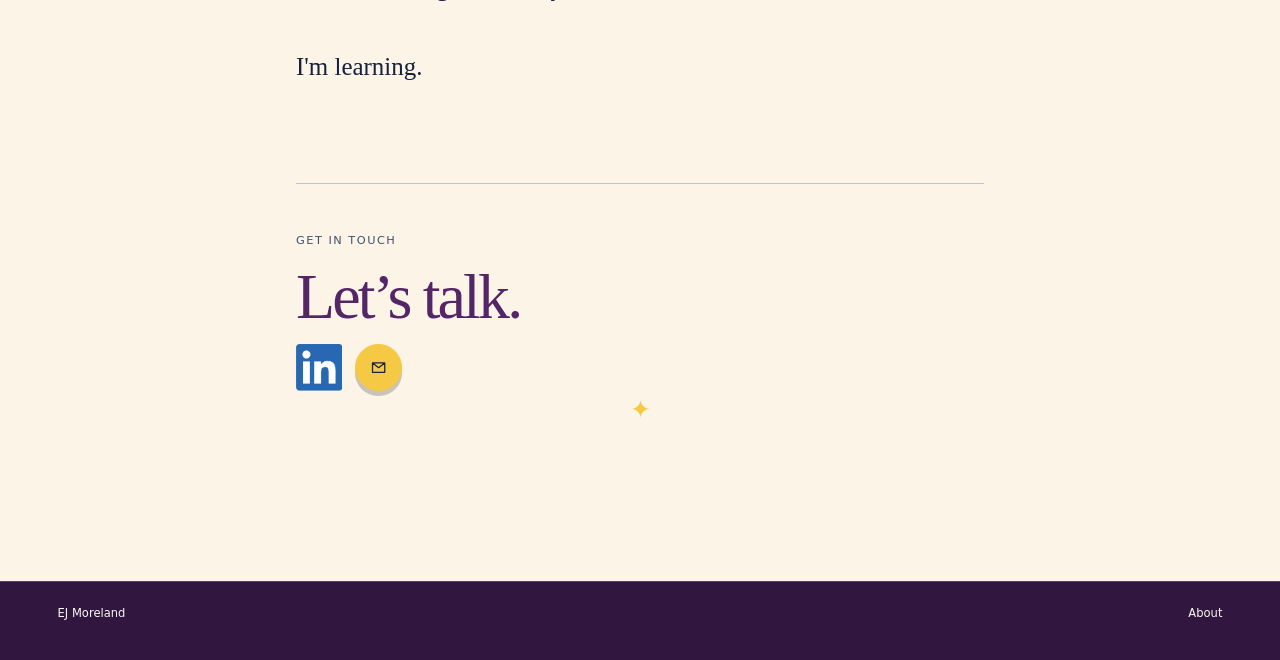
==== commit 259b144e: "Refine site-wide editorial presentation" ====
--- a/about/index.html
+++ b/about/index.html
@@ -5,7 +5,7 @@
     <meta name="viewport" content="width=device-width, initial-scale=1">
     <title>About EJ Moreland</title>
     <meta name="description" content="About EJ Moreland: a games production, program, and operations leader writing about work, judgment, and learning in public.">
-    <meta name="theme-color" content="#fbf4e7">
+    <meta name="theme-color" content="#311640">
     <link rel="canonical" href="https://ejmoreland.net/about/">
     <link rel="icon" href="/assets/favicon.svg" type="image/svg+xml">
     <link rel="icon" href="/assets/favicon-32.png" sizes="32x32" type="image/png">
@@ -21,17 +21,17 @@
     <meta name="twitter:card" content="summary_large_image">
     <meta name="twitter:image" content="https://ejmoreland.net/assets/social-card.png">
     <meta name="twitter:image:alt" content="Abstract plum, cream, periwinkle, yellow, red, and navy paper forms.">
-    <link rel="stylesheet" href="../styles.css?rev=20260913-about-refinement">
+    <link rel="stylesheet" href="../styles.css?rev=20260927-site-consistency">
   </head>
   <body>
     <a class="skip-link" href="#main">Skip to content</a>
     <div class="site-shell">
       <header class="masthead">
         <a class="wordmark" href="../index.html" aria-label="EJ Moreland home">EJ Moreland</a>
-        <button class="menu-toggle" type="button" aria-expanded="false" aria-controls="site-navigation"><span>Menu</span><span aria-hidden="true">+</span></button>
+        <button class="menu-toggle" type="button" aria-label="Open navigation" aria-expanded="false" aria-controls="site-navigation"><span class="menu-icon" aria-hidden="true"></span></button>
         <nav id="site-navigation" aria-label="Primary navigation">
-          <a href="../essays/">Essays</a>
-          <a href="index.html" aria-current="page">About</a>
+          <a href="../essays/" aria-label="Essays" title="Essays"><svg viewBox="0 0 24 24" aria-hidden="true" focusable="false"><path d="M3.5 5.2c3.1-.8 6-.3 8.5 1.5v13c-2.5-1.8-5.4-2.3-8.5-1.5zM20.5 5.2c-3.1-.8-6-.3-8.5 1.5v13c2.5-1.8 5.4-2.3 8.5-1.5z" fill="none" stroke="currentColor" stroke-width="1.5" stroke-linejoin="round"/></svg></a>
+          <a href="index.html" aria-current="page" aria-label="About EJ" title="About EJ"><svg viewBox="0 0 24 24" aria-hidden="true" focusable="false"><circle cx="12" cy="7.5" r="3.3" fill="none" stroke="currentColor" stroke-width="1.5"/><path d="M4.8 20c.8-3.8 3.3-5.8 7.2-5.8s6.4 2 7.2 5.8" fill="none" stroke="currentColor" stroke-width="1.5" stroke-linecap="round"/></svg></a>
         </nav>
       </header>
 
@@ -45,8 +45,12 @@
           <section class="about-story" id="about-story" aria-label="About EJ Moreland">
             <div class="reading-meta">
               <a href="../index.html">← Home</a>
-              <button class="reading-mode" type="button" aria-pressed="false">Dim the page</button>
+            <button class="reading-mode" type="button" aria-label="Use dim reading palette" aria-pressed="false"><svg viewBox="0 0 24 24" aria-hidden="true" focusable="false"><path data-reading-icon d="M12 3v2m0 14v2M3 12h2m14 0h2M5.64 5.64l1.42 1.42m9.88 9.88 1.42 1.42m0-12.72-1.42 1.42m-9.88 9.88-1.42 1.42M12 8a4 4 0 1 0 0 8 4 4 0 0 0 0-8Z" fill="none" stroke="currentColor" stroke-width="1.6" stroke-linecap="round"/></svg><span class="visually-hidden">Toggle reading palette</span></button>
             </div>
+            <figure class="about-feature-art">
+              <img src="../assets/about-math-mystery.png" alt="A glowing crucible and fine brass instruments sit on a dark workbench, with delicate circuit traces and mathematical diagrams worked into their surfaces.">
+              <figcaption>A crucible for new instruments</figcaption>
+            </figure>
             <div class="about-column">
               <p class="about-waypoint">The work</p>
               <p>I’m EJ Moreland. I’ve worked in games since August 1994, with 15+ years in production, program, and operations roles where the plan rarely survives intact for very long.</p>
@@ -116,10 +120,6 @@
 
       <footer><span>EJ Moreland</span><span>About</span></footer>
     </div>
-    <aside class="contact-dock" aria-label="Contact EJ">
-      <a class="contact-dock-linkedin" href="https://www.linkedin.com/in/ej-moreland-a79a42" aria-label="View EJ Moreland’s professional background on LinkedIn"><img class="linkedin-logo" src="../assets/linkedin-in-opaque-white.png" width="635" height="540" alt=""></a>
-      <button class="contact-dock-message" type="button" data-contact-drawer-trigger aria-label="Open message form" aria-haspopup="dialog" aria-controls="contact-drawer"><svg viewBox="0 0 24 24" aria-hidden="true" focusable="false"><path d="M3.5 5.5h17v13h-17zM4 6l8 6 8-6"/></svg></button>
-    </aside>
-    <script src="../script.js?rev=20260913-about-refinement"></script>
+    <script src="../script.js?rev=20260927-site-consistency"></script>
   </body>
 </html>
--- a/styles.css
+++ b/styles.css
@@ -50,15 +50,30 @@
 .deck { max-width: 41rem; color: var(--quiet); line-height: 1.6; }
 .article-footer { display: flex; justify-content: space-between; align-items: baseline; gap: 1rem; margin-top: 4rem; font-size: .8rem; color: var(--quiet); }
 .article-footer .text-link { margin: 0; }
-.archive-test { margin-top: 6rem; border-top: 1px solid rgba(24, 33, 60, .28); }
+.more-writing { margin-top: 6rem; border-top: 1px solid rgba(24, 33, 60, .28); }
 .archive-note { margin: 1rem 0 2.5rem; color: #425174; font-size: .69rem; text-transform: uppercase; letter-spacing: .13em; }
 .archive-row { position: relative; display: grid; grid-template-columns: minmax(12rem, .42fr) minmax(18rem, 1fr) auto; gap: 1.5rem; align-items: baseline; padding: 1.6rem 0; border-top: 1px solid rgba(24, 33, 60, .2); transition: transform 360ms cubic-bezier(.22, 1, .36, 1); }
+.archive-row--illustrated { grid-template-columns: minmax(9rem, .34fr) minmax(10rem, .42fr) minmax(18rem, 1fr) auto; align-items: center; }
+.archive-row--summary { grid-template-columns: minmax(10rem, 14rem) minmax(0, 1fr) auto; align-items: center; }
+.archive-cover-art { grid-column: 1; grid-row: 1; align-self: center; margin: 0; }
+.archive-cover-art img { display: block; width: 100%; height: auto; aspect-ratio: 1.5; object-fit: cover; border-radius: 2px 24px 2px 2px; }
+.archive-cover-art figcaption { margin-top: .55rem; color: var(--quiet); font: italic .9rem/1.35 var(--serif); }
+.archive-summary-copy { grid-column: 2; min-width: 0; }
+.archive-summary-copy .issue-label { margin: 0; }
+.archive-row--summary h3 { font-size: clamp(1.65rem, 3.1vw, 2.8rem); line-height: 1.03; }
+.archive-summary-deck { max-width: 42rem; margin: .8rem 0 0; color: var(--quiet); font-size: .95rem; line-height: 1.55; }
+.archive-row--summary .archive-arrow { grid-column: 3; text-decoration: none; }
+.archive-row--illustrated .issue-label { grid-column: 2; }
+.archive-row--illustrated h3 { grid-column: 3; }
+.archive-row--illustrated .archive-arrow { grid-column: 4; }
 .archive-row h3 { margin: 0; font-size: clamp(1.65rem, 3.4vw, 3.4rem); line-height: 1; }
 .archive-row h3 a { color: inherit; text-decoration: none; }
 .archive-arrow { color: #93261f; font-size: 1.2rem; transition: transform 360ms cubic-bezier(.22, 1, .36, 1); }
 .reading-proof { margin: 0 calc(50% - 50vw); padding: 7rem max(4.5vw, calc((100vw - 1440px) / 2 + 4.5vw)); background: var(--plum); color: var(--reading-ink); transition: background-color 620ms cubic-bezier(.22, 1, .36, 1), color 420ms ease; }
 .reading-proof .eyebrow, .reading-proof .issue-label, .reading-proof .standfirst { color: var(--reading-muted); }
-.reading-meta { display: flex; justify-content: space-between; align-items: center; border-bottom: 1px solid var(--rule); padding-bottom: 1rem; }
+.reading-meta { display: grid; grid-template-columns: minmax(0, 1fr) auto minmax(0, 1fr); align-items: center; border-bottom: 1px solid var(--rule); padding-bottom: 1rem; }
+.reading-meta .reading-mode { justify-self: end; }
+.reader-signal { justify-self: center; color: var(--reading-muted); font-family: var(--sans); font-size: .66rem; font-weight: 700; letter-spacing: .08em; line-height: 1.35; text-align: center; text-transform: uppercase; }
 .reading-mode { position: relative; overflow: hidden; isolation: isolate; background: transparent; border: 1px solid rgba(255, 244, 228, .65); border-radius: 99px; padding: .55rem .8rem; cursor: pointer; font-size: .78rem; transition: border-color 260ms ease, color 260ms ease, transform 260ms cubic-bezier(.22, 1, .36, 1); }
 .reading-mode::before { position: absolute; inset: 0; z-index: -1; content: ""; background: var(--sun); transform: translateY(105%); transition: transform 420ms cubic-bezier(.22, 1, .36, 1); }
 .reading-mode:hover, .reading-mode:focus-visible { border-color: var(--sun); color: var(--control-ink); transform: translateY(-1px); }
@@ -82,6 +97,21 @@
 .historical-article .closing-line { margin-bottom: .35em; color: #ffe7a0; font-weight: 700; }
 .afterword { margin-top: 7rem; padding-top: 3rem; border-top: 1px solid rgba(255, 244, 228, .42); }
 .afterword h2 { margin: 0 0 2.5rem; font-size: clamp(2.5rem, 5vw, 4.8rem); line-height: .95; }
+.article-feedback { margin-top: 5rem; padding-top: 2.6rem; border-top: 1px solid rgba(255, 244, 228, .42); }
+.article-feedback .eyebrow { margin-bottom: .75rem; }
+.article-feedback h2 { margin: 0; font-size: clamp(2.2rem, 4vw, 3.8rem); line-height: .95; }
+.feedback-context { max-width: 37rem; margin: 1rem 0 1.5rem; color: var(--reading-muted); font-family: var(--sans); font-size: .92rem; line-height: 1.6; }
+.feedback-actions { display: flex; flex-wrap: wrap; gap: .85rem; }
+.feedback-button { display: inline-grid; width: 3.6rem; height: 3.6rem; place-items: center; padding: 0; border: 1px solid rgba(255, 244, 228, .6); border-radius: 50%; background: rgba(255, 244, 228, .06); box-shadow: 0 .28rem 0 rgba(16, 15, 38, .2); color: var(--reading-ink); cursor: pointer; font: inherit; transition: background-color 240ms ease, border-color 240ms ease, color 240ms ease, box-shadow 240ms ease, transform 240ms cubic-bezier(.22, 1, .36, 1); }
+.feedback-button:hover, .feedback-button:focus-visible { border-color: var(--sun); background: var(--sun); box-shadow: 0 .08rem 0 rgba(16, 15, 38, .2); color: var(--control-ink); transform: translateY(-.2rem); }
+.feedback-button[aria-pressed="true"] { border-color: var(--sun); background: var(--sun); box-shadow: 0 .08rem 0 rgba(16, 15, 38, .2); color: var(--control-ink); }
+.feedback-button:disabled { cursor: wait; opacity: .66; transform: none; }
+.feedback-icon { font-size: 1.5rem; line-height: 1; transform: translateY(.04rem); }
+.visually-hidden { position: absolute; width: 1px; height: 1px; padding: 0; margin: -1px; overflow: hidden; clip: rect(0, 0, 0, 0); white-space: nowrap; border: 0; }
+.feedback-status { min-height: 1.5em; margin: 1rem 0 0; color: var(--reading-muted); font-family: var(--sans); font-size: .78rem; line-height: 1.5; }
+.feedback-status.is-error { color: #ffe0a8; }
+.feedback-message { margin: .55rem 0 0; color: var(--reading-muted); font-family: var(--sans); font-size: .78rem; }
+.feedback-message a { color: var(--sun); font-weight: 700; text-underline-offset: .22em; }
 .page-hero { padding: clamp(6rem, 13vw, 11rem) 0 5rem; }
 .page-hero h1 { margin: .6rem 0 1.5rem; font-family: var(--serif); font-size: clamp(4rem, 10vw, 9rem); font-weight: 400; letter-spacing: -.055em; line-height: .88; }
 .page-hero > p:last-child { max-width: 38rem; color: var(--quiet); line-height: 1.65; }
@@ -168,8 +198,24 @@
   .article-footer, footer { align-items: flex-start; flex-direction: column; }
   .archive-row { grid-template-columns: 1fr auto; gap: .8rem; }
   .archive-row .issue-label { grid-column: 1 / -1; }
+  .archive-row--summary { grid-template-columns: minmax(5.8rem, 7rem) minmax(0, 1fr) auto; gap: .85rem; align-items: start; }
+  .archive-row--summary .archive-cover-art { grid-column: 1; grid-row: 1; align-self: start; }
+  .archive-row--summary .archive-summary-copy { grid-column: 2; }
+  .archive-row--summary .archive-summary-copy .issue-label { grid-column: auto; }
+  .archive-row--summary .archive-arrow { grid-column: 3; grid-row: 1; }
+  .archive-row--summary h3 { font-size: clamp(1.25rem, 5.5vw, 1.65rem); }
+  .archive-summary-deck { font-size: .84rem; }
+  .archive-row--illustrated { grid-template-columns: minmax(5.5rem, .38fr) minmax(0, 1fr) auto; align-items: center; }
+  .archive-row--illustrated .archive-cover-art { grid-column: 1; grid-row: 1 / span 2; align-self: start; }
+  .archive-row--illustrated .archive-cover-art img { aspect-ratio: 1; }
+  .archive-row--illustrated .archive-cover-art figcaption { font-size: .75rem; }
+  .archive-row--illustrated .issue-label { grid-column: 2 / 4; }
+  .archive-row--illustrated h3 { grid-column: 2; }
+  .archive-row--illustrated .archive-arrow { grid-column: 3; grid-row: 2; align-self: start; }
   .writing-section, .reading-proof, .essay-index, footer { padding-left: 1.25rem; padding-right: 1.25rem; }
   .reading-proof { padding-top: 4rem; padding-bottom: 4rem; }
+  .reading-meta { grid-template-columns: minmax(0, 1fr) auto minmax(0, 1fr); column-gap: .65rem; }
+  .reader-signal { font-size: .58rem; letter-spacing: .06em; }
   .reading-column { margin-top: 4rem; }
   .about-section { padding: 5rem 0; }
   .about-story { padding-top: 1rem; padding-bottom: 4rem; }
@@ -189,3 +235,443 @@
   html { scroll-behavior: auto; }
   *, *::before, *::after { transition-duration: .01ms !important; animation-duration: .01ms !important; animation-iteration-count: 1 !important; }
 }
+
+/* Editorial refresh: warm reading paper, a plum title stage, and art that belongs to each essay. */
+:root {
+  --deep-plum: #311640;
+  --paper-white: #fbf8f1;
+  --cool-paper: #d8e5e2;
+  --cool-ink: #23484c;
+}
+body { background: var(--paper); }
+.masthead {
+  position: relative;
+  z-index: 2;
+  min-height: 4.7rem;
+  margin-inline: calc(50% - 50vw);
+  padding-inline: max(1.25rem, calc((100vw - 1360px) / 2));
+  border: 0;
+  background: var(--deep-plum);
+  color: var(--paper-white);
+}
+.wordmark { color: inherit; }
+nav#site-navigation { align-items: center; gap: .45rem; }
+nav#site-navigation a {
+  display: grid;
+  width: 2.7rem;
+  height: 2.7rem;
+  place-items: center;
+  border-radius: 50%;
+  color: #e8ddea;
+  transition: color 200ms ease, background-color 240ms ease, transform 240ms cubic-bezier(.22, 1, .36, 1);
+}
+nav#site-navigation a svg { width: 1.25rem; height: 1.25rem; }
+nav#site-navigation a:hover, nav#site-navigation a:focus-visible, nav#site-navigation a[aria-current="page"] {
+  background: rgba(216, 229, 226, .15);
+  color: var(--paper-white);
+}
+nav#site-navigation a:hover { transform: translateY(-1px); }
+.menu-toggle { color: var(--paper-white); }
+.hero {
+  display: grid;
+  grid-template-columns: minmax(0, 1.1fr) minmax(260px, .8fr);
+  align-items: center;
+  gap: clamp(2rem, 7vw, 6.5rem);
+  max-width: none;
+  margin-inline: calc(50% - 50vw);
+  padding: clamp(4.5rem, 10vw, 8rem) max(1.25rem, calc((100vw - 1360px) / 2)) clamp(4rem, 8vw, 6rem);
+  background: var(--deep-plum);
+  color: var(--paper-white);
+}
+.hero .eyebrow { color: #d6c3df; }
+.hero h1 { max-width: 10ch; margin-bottom: 1.5rem; }
+.hero .text-link { color: #dfbd72; }
+.hero-art { min-width: 0; margin: 0; }
+.hero-art img {
+  display: block;
+  width: 100%;
+  aspect-ratio: 1.45;
+  object-fit: cover;
+  border-radius: 2px 44px 2px 2px;
+}
+.hero-art figcaption, .article-image figcaption, .essay-entry-art figcaption, .feature-art figcaption {
+  margin-top: .75rem;
+  color: var(--quiet);
+  font: italic 1rem/1.35 var(--serif);
+}
+.hero-art figcaption { color: #d6c3df; }
+.writing-section {
+  background: var(--paper-white);
+  color: var(--ink);
+}
+.writing-section .eyebrow, .writing-section .issue-label, .writing-section .deck, .writing-section .article-footer { color: var(--quiet); }
+.writing-section .section-heading, .writing-section .featured-essay { border-color: var(--rule); }
+.featured-essay h3 a { color: inherit; text-decoration: none; }
+.feature-art { max-width: 54rem; margin: 2rem 0 0; }
+.feature-art img {
+  display: block;
+  width: 100%;
+  max-height: 25rem;
+  aspect-ratio: 1.9;
+  object-fit: cover;
+  border-radius: 2px 34px 2px 2px;
+}
+.more-writing { border-color: var(--rule); }
+.archive-row { border-color: rgba(21, 33, 61, .15); }
+.archive-row h3 a { text-decoration: none; }
+.page-hero {
+  margin-inline: calc(50% - 50vw);
+  padding: clamp(4rem, 9vw, 7rem) max(1.25rem, calc((100vw - 1360px) / 2)) 4rem;
+  background: var(--deep-plum);
+  color: var(--paper-white);
+}
+.page-hero .eyebrow { color: #d6c3df; }
+.page-hero > p:last-child { color: #e8ddea; }
+.essay-index {
+  background: var(--paper);
+  color: var(--ink);
+}
+.essay-entry {
+  display: grid;
+  grid-template-columns: minmax(14rem, .8fr) minmax(0, 1.2fr);
+  column-gap: clamp(2rem, 6vw, 5.5rem);
+  align-items: center;
+  border-color: var(--rule);
+}
+.essay-entry .issue-label, .essay-entry h2, .essay-entry > p:not(.issue-label), .essay-entry > .text-link { grid-column: 2; }
+.essay-entry .issue-label { align-self: end; margin: 0; }
+.essay-entry h2 { align-self: start; margin-top: .55rem; }
+.essay-entry-art { grid-column: 1; grid-row: 1 / span 4; align-self: stretch; margin: 0; }
+.essay-entry-art img {
+  display: block;
+  width: 100%;
+  height: 100%;
+  min-height: 15rem;
+  max-height: 24rem;
+  object-fit: cover;
+  border-radius: 2px 32px 2px 2px;
+}
+.essay-entry-art figcaption { color: var(--cool-ink); }
+.essay-entry > p:not(.issue-label) { color: var(--quiet); }
+.essay-entry .text-link { justify-self: start; }
+.reading-proof.published-article {
+  margin: 0 calc(50% - 50vw);
+  padding: 0;
+  background: var(--paper);
+  color: var(--ink);
+}
+.published-article .reading-meta {
+  min-height: 3.8rem;
+  margin: 0;
+  padding: .55rem max(1.25rem, calc((100vw - 1360px) / 2));
+  border: 0;
+  background: var(--deep-plum);
+  color: var(--reading-ink);
+}
+.published-article .reading-meta > a { color: #e8ddea; }
+.published-article .reader-signal { color: #d6c3df; }
+.published-article .article-heading {
+  width: 100%;
+  max-width: none;
+  margin: 0;
+  padding: clamp(3.5rem, 8vw, 6.5rem) max(1.25rem, calc((100vw - 1240px) / 2)) clamp(3.5rem, 7vw, 5.5rem);
+  background: var(--plum);
+  color: var(--reading-ink);
+}
+.published-article .article-heading .issue-label { color: var(--reading-muted); }
+.published-article .article-heading h1 { max-width: 13ch; margin: .7rem 0 0; font-size: clamp(3.2rem, 8vw, 7.2rem); }
+.article-image { width: min(calc(100% - 2.5rem), 49rem); margin: 3.4rem auto 0; }
+.article-image img {
+  display: block;
+  width: 100%;
+  aspect-ratio: 1.7;
+  object-fit: cover;
+  border-radius: 2px 42px 2px 2px;
+}
+.article-body {
+  width: min(calc(100% - 2.5rem), 46rem);
+  margin: 3.4rem auto 0;
+  color: var(--ink);
+  font-size: clamp(1.2rem, 1.65vw, 1.45rem);
+  line-height: 1.72;
+}
+.article-body > p, .afterword > p { margin-bottom: 1.45em; }
+.article-body > h2 { margin: 2.4em 0 .8em; color: var(--plum); }
+.article-body .emphasis-line, .article-body .emphasis-fragment, .historical-article .closing-line {
+  border-color: var(--warm-accent, #dfbd72);
+  color: var(--plum);
+}
+.citation-ref, .note-return, .original-source { color: var(--plum); }
+.afterword, .article-feedback { border-color: var(--rule); }
+.article-feedback, .article-feedback .eyebrow, .feedback-context, .feedback-status, .feedback-message { color: var(--quiet); }
+.article-feedback h2 { color: var(--ink); }
+.essay .article-feedback { margin-top: 3.5rem; padding-top: 1.7rem; border-color: rgba(35, 72, 76, .24); font-family: var(--sans); }
+.essay .article-feedback p { margin: .7rem 0; font-family: var(--sans); font-size: .75rem; line-height: 1.55; }
+.essay .article-feedback h2 { margin: .45rem 0 .7rem; font: 400 clamp(2rem, 4vw, 3rem)/1 var(--serif); letter-spacing: -.04em; }
+.essay .article-feedback .feedback-actions { margin-top: 1rem; }
+.essay .article-feedback .feedback-message { margin-top: .7rem; }
+.feedback-button { color: var(--ink); border-color: rgba(49, 22, 64, .4); background: rgba(49, 22, 64, .04); }
+.feedback-button[aria-pressed="true"], .feedback-button:hover, .feedback-button:focus-visible { color: var(--paper-white); border-color: var(--plum); background: var(--plum); }
+.feedback-message a { color: var(--plum); }
+.about-hero {
+  max-width: none;
+  margin-inline: calc(50% - 50vw);
+  padding-inline: max(1.25rem, calc((100vw - 1360px) / 2));
+  background: var(--deep-plum);
+  color: var(--paper-white);
+}
+.about-hero .eyebrow, .about-hero > p:last-child { color: #e8ddea; }
+.about-story {
+  background: var(--paper);
+  color: var(--ink);
+}
+.about-story .reading-meta { border-color: var(--rule); }
+.about-column { color: var(--ink); }
+.about-feature-art {
+  width: min(100%, 54rem);
+  margin: 3.25rem auto 0;
+}
+.about-feature-art img {
+  display: block;
+  width: 100%;
+  aspect-ratio: 1.78;
+  object-fit: cover;
+  object-position: center 52%;
+  border-radius: 2px 2rem 2px 2px;
+}
+.about-feature-art figcaption {
+  margin-top: .75rem;
+  color: var(--plum);
+  font: italic 1rem/1.35 var(--serif);
+}
+.about-column { margin-top: 4rem; }
+.about-waypoint { border-color: var(--rule); color: var(--plum); }
+.contact-panel { border-color: var(--rule); }
+.contact-panel .eyebrow { color: var(--quiet); }
+.contact-panel h2 { color: var(--plum); }
+footer {
+  border-top: 1px solid rgba(251, 248, 241, .18);
+  background: var(--deep-plum);
+  color: var(--paper-white);
+}
+.linkedin-logo { object-position: left top; }
+.reading-mode {
+  width: 2.5rem;
+  height: 2.5rem;
+  display: grid;
+  place-items: center;
+  padding: 0;
+  border-radius: 50%;
+  font-size: 0;
+}
+.reading-mode::before { display: none; }
+.reading-mode svg { width: 1.1rem; height: 1.1rem; }
+.reading-mode:hover, .reading-mode:focus-visible, .reading-mode[aria-pressed="true"] { color: var(--control-ink); }
+.reading-mode .visually-hidden { font-size: 1rem; }
+.hero:focus-visible, nav#site-navigation a:focus-visible, .menu-toggle:focus-visible, .reading-mode:focus-visible { outline: 2px solid #dfbd72; outline-offset: 3px; }
+.skip-link:focus { z-index: 10; }
+
+@media (max-width: 640px) {
+  .masthead { padding-inline: 1.25rem; }
+  .menu-toggle {
+    display: grid;
+    width: 2.75rem;
+    height: 2.75rem;
+    place-items: center;
+    padding: 0;
+    border: 1px solid rgba(251, 248, 241, .3);
+    border-radius: 50%;
+    background: transparent;
+  }
+  .menu-icon, .menu-icon::before, .menu-icon::after {
+    display: block;
+    width: 1rem;
+    height: 1px;
+    background: currentColor;
+    transition: transform 220ms ease, top 220ms ease;
+  }
+  .menu-icon { position: relative; }
+  .menu-icon::before, .menu-icon::after { position: absolute; left: 0; content: ""; }
+  .menu-icon::before { top: -.3rem; }
+  .menu-icon::after { top: .3rem; }
+  .menu-toggle[aria-expanded="true"] .menu-icon { background: transparent; }
+  .menu-toggle[aria-expanded="true"] .menu-icon::before { top: 0; transform: rotate(45deg); }
+  .menu-toggle[aria-expanded="true"] .menu-icon::after { top: 0; transform: rotate(-45deg); }
+  nav#site-navigation {
+    top: 4.7rem;
+    left: -1.25rem;
+    right: -1.25rem;
+    display: none;
+    flex-direction: row;
+    justify-content: flex-end;
+    padding: .6rem 1.25rem;
+    border: 0;
+    background: var(--deep-plum);
+  }
+  nav#site-navigation.open { display: flex; }
+  .hero { grid-template-columns: 1fr; gap: 2.5rem; padding-top: 4rem; }
+  .hero h1 { max-width: 10ch; }
+  .hero-art img { aspect-ratio: 1.5; }
+  .page-hero { padding-top: 4rem; }
+  .essay-entry { grid-template-columns: 1fr; gap: .2rem; padding: 2.5rem 0 3rem; }
+  .essay-entry-art { grid-column: 1; grid-row: auto; margin-bottom: 1.4rem; }
+  .essay-entry-art img { min-height: 0; aspect-ratio: 1.6; }
+  .essay-entry .issue-label, .essay-entry h2, .essay-entry > p:not(.issue-label), .essay-entry > .text-link { grid-column: 1; }
+  .published-article .reading-meta { grid-template-columns: 1fr auto; column-gap: .5rem; }
+  .published-article .reader-signal { display: none; }
+  .published-article .article-heading { padding-top: 3.7rem; padding-bottom: 3.7rem; }
+  .published-article .article-heading h1 { font-size: clamp(3rem, 12vw, 5rem); }
+  .article-image { margin-top: 2.4rem; }
+  .article-body { margin-top: 2.5rem; font-size: 1.16rem; }
+  .about-story { padding-top: 1rem; }
+}
+
+body.dimmed .masthead, body.dimmed .hero, body.dimmed .page-hero, body.dimmed .published-article .reading-meta, body.dimmed .published-article .article-heading, body.dimmed footer { background: #2b1437; }
+body.dimmed .writing-section, body.dimmed .essay-index, body.dimmed .reading-proof.published-article, body.dimmed .about-story { background: #18213c; color: #fff4e4; }
+body.dimmed .article-body, body.dimmed .article-feedback h2, body.dimmed .essay-entry, body.dimmed .about-column { color: #fff4e4; }
+body.dimmed .article-body > h2, body.dimmed .citation-ref, body.dimmed .note-return, body.dimmed .original-source, body.dimmed .contact-panel h2 { color: #d6c3df; }
+body.dimmed .essay-entry-art figcaption, body.dimmed .article-image figcaption { color: #c8d2ec; }
+body.dimmed .page-hero .eyebrow, body.dimmed .page-hero > p:last-child { color: #e8ddea; }
+body.dimmed .writing-section .eyebrow, body.dimmed .writing-section .issue-label, body.dimmed .writing-section .deck, body.dimmed .writing-section .article-footer, body.dimmed .essay-entry > p:not(.issue-label) { color: #c8d2ec; }
+body.dimmed .article-body .emphasis-line, body.dimmed .article-body .emphasis-fragment { color: #e8ddea; }
+.published-article .notes { border-color: var(--rule); color: var(--ink); }
+.published-article .notes h2 { color: var(--plum); }
+.published-article .note-return { color: var(--plum); }
+
+/* Article 2's optional behind-the-scenes layer. */
+.article-bts-page .article-image { width: min(calc(100% - 3rem), 700px); }
+.article-bts-page .article-image img { aspect-ratio: 1.68 / 1; border-radius: 2px 48px 2px 2px; }
+.article-bts-layout {
+  display: grid;
+  width: min(calc(100% - 3rem), 1240px);
+  grid-template-columns: minmax(0, 700px) minmax(0, 208px);
+  justify-content: center;
+  align-items: start;
+  gap: clamp(68px, 8vw, 112px);
+  margin: 3.4rem auto 0;
+  transition: max-width .72s cubic-bezier(.22, 1, .36, 1), grid-template-columns .72s cubic-bezier(.22, 1, .36, 1), gap .72s cubic-bezier(.22, 1, .36, 1);
+}
+.article-bts-layout > .article-body { width: 100%; max-width: 700px; min-width: 0; margin: 0; font-size: 21px; line-height: 1.72; transition: max-width .72s cubic-bezier(.22, 1, .36, 1); }
+.article-bts-page[data-bts="off"] .article-bts-layout { max-width: 700px; grid-template-columns: minmax(0, 700px) minmax(0, 0fr); gap: 0; }
+.article-bts-rail {
+  position: relative;
+  min-width: 0;
+  overflow: hidden;
+  transform-origin: right center;
+  transition: opacity .28s ease .1s, transform .72s cubic-bezier(.22, 1, .36, 1), visibility 0s;
+}
+.article-bts-page[data-bts="off"] .article-bts-rail { visibility: hidden; opacity: 0; transform: translateX(12px) scaleX(.82); pointer-events: none; transition: opacity .2s ease, transform .72s cubic-bezier(.22, 1, .36, 1), visibility 0s linear .72s; }
+.article-bts-page .bts-paired { border-radius: .22em; transition: background-color .32s ease, box-shadow .32s ease; }
+.article-bts-page[data-bts="on"] .bts-paired.is-current { background: rgba(178, 207, 202, .62); box-shadow: 0 0 0 .12em rgba(178, 207, 202, .62); }
+.article-bts-note { position: absolute; left: 0; width: 100%; margin: 0; color: var(--cool-ink); pointer-events: auto; transition: top .34s cubic-bezier(.22, 1, .36, 1); }
+.article-bts-note summary { position: relative; isolation: isolate; display: flex; align-items: flex-start; gap: 10px; padding: 5px 7px; list-style: none; cursor: pointer; transition: filter .35s ease; }
+.article-bts-note summary::-webkit-details-marker { display: none; }
+.article-bts-note summary::before { position: absolute; z-index: -1; inset: -7px -11px; border-radius: 50%; background: radial-gradient(ellipse at 23% 48%, rgba(176, 204, 199, .86), rgba(176, 204, 199, .48) 48%, rgba(176, 204, 199, 0) 83%); content: ""; opacity: 0; transform: scale(.72); transform-origin: 24% 50%; transition: opacity .4s ease, transform .55s cubic-bezier(.2, .7, .2, 1); pointer-events: none; }
+.article-bts-note.is-current summary::before { opacity: .82; transform: scale(1); animation: article-bts-bloom 1.05s cubic-bezier(.2, .7, .2, 1) both; }
+.article-bts-note.is-current summary { filter: drop-shadow(0 3px 8px rgba(84, 37, 103, .12)); }
+.article-bts-art { flex: 0 0 37px; width: 37px; height: 43px; margin-top: 2px; object-fit: cover; border-radius: 2px 13px 2px 9px; outline: 1px solid rgba(35, 72, 76, .18); transition: filter .3s ease, box-shadow .3s ease; }
+.article-bts-note.is-current .article-bts-art { animation: article-bts-attention .92s ease-out both; }
+.article-bts-copy { display: block; min-width: 0; flex: 1; }
+.article-bts-title { display: block; color: var(--plum); font: italic 400 17px/1.13 var(--serif); }
+.article-bts-note[open] .article-bts-title, .article-bts-note.is-current .article-bts-title { color: var(--cool-ink); }
+.article-bts-note.is-current .article-bts-title { text-shadow: 0 0 12px rgba(84, 37, 103, .16); }
+.article-bts-teaser { display: block; margin-top: 4px; color: #53666a; font: 11px/1.42 var(--sans); }
+.article-bts-disclosure { flex: 0 0 13px; width: 13px; height: 13px; margin: 3px 1px 0 auto; color: #667b7d; transition: transform .24s ease, color .2s ease; }
+.article-bts-note[open] .article-bts-disclosure { color: var(--plum); transform: rotate(180deg); }
+.article-bts-quest { position: absolute; top: -25px; left: 12px; color: #a8752b; font: 700 italic 19px/.9 var(--serif); text-shadow: 0 1px 0 var(--paper-white), 0 0 9px rgba(223, 189, 114, .38); opacity: 0; transform: translateY(6px) scale(.72); transform-origin: center bottom; transition: opacity .18s ease; pointer-events: none; }
+.article-bts-note.is-current .article-bts-quest { animation: article-bts-question .64s cubic-bezier(.2, .7, .2, 1) both; }
+.article-bts-detail { margin: 8px 0 0 47px; padding: 0 0 7px; color: #42585b; font: 12px/1.5 var(--sans); }
+.article-bts-detail p { margin: 0; }
+.site-shelf.article-bts-shelf[data-shared-shelf] .shelf-bar { min-height: 32px; }
+.site-shelf.article-bts-shelf[data-shared-shelf] .article-bts-toggle { display: flex; justify-content: space-between; gap: 7px; width: auto; min-width: 74px; min-height: 32px; padding: 0 8px; }
+.site-shelf.article-bts-shelf[data-shared-shelf] .shelf-menu-toggle { width: 32px; min-height: 32px; }
+.article-bts-toggle-label { color: var(--deep-plum); font: 700 9px/1 var(--sans); letter-spacing: .08em; }
+.article-bts-switch { display: block; flex: 0 0 27px; width: 27px; height: 15px; padding: 2px; border-radius: 10px; background: #a85e58; transition: background-color .22s ease; }
+.article-bts-switch > span { display: block; width: 11px; height: 11px; border-radius: 50%; background: var(--paper-white); box-shadow: 0 1px 2px rgba(0, 0, 0, .2); transition: transform .24s cubic-bezier(.2, .7, .2, 1); }
+.article-bts-toggle[aria-checked="true"] .article-bts-switch { background: #54816c; }
+.article-bts-toggle[aria-checked="true"] .article-bts-switch > span { transform: translateX(12px); }
+.article-bts-toggle:focus-visible { outline: 2px solid #dfbd72; outline-offset: -3px; }
+@keyframes article-bts-attention { 0%, 100% { filter: saturate(1); box-shadow: 0 0 0 0 rgba(84, 37, 103, 0); } 38% { filter: saturate(1.22); box-shadow: 0 0 0 3px rgba(84, 37, 103, .13); } 72% { filter: saturate(1.04); box-shadow: 0 0 0 1px rgba(84, 37, 103, .06); } }
+@keyframes article-bts-bloom { 0% { opacity: 0; transform: scale(.72); } 42% { opacity: 1; transform: scale(1.07); } 100% { opacity: .82; transform: scale(1); } }
+@keyframes article-bts-question { 0% { opacity: 0; transform: translateY(7px) scale(.72); } 56% { opacity: 1; transform: translateY(-3px) scale(1.12); } 78% { opacity: .94; transform: translateY(1px) scale(.97); } 100% { opacity: .94; transform: translateY(0) scale(1); } }
+@media (max-width: 900px) {
+  .article-bts-layout { grid-template-columns: minmax(0, 1fr) 205px; gap: 32px; }
+  .article-bts-layout > .article-body { font-size: 19px; }
+  .article-bts-page[data-bts="off"] .article-bts-layout { max-width: 700px; grid-template-columns: minmax(0, 700px) 0fr; }
+}
+@media (max-width: 650px) {
+  .article-bts-layout { display: block; width: min(calc(100% - 2rem), 520px); }
+  .article-bts-page[data-bts="off"] .article-bts-layout { display: block; }
+  .article-bts-rail { display: none; }
+  .article-bts-slot:empty { display: none; }
+  .article-bts-slot:not(:empty) { display: block; margin: -1em 0 1.4em; }
+  .article-bts-slot .article-bts-note { position: relative; top: auto !important; width: 100%; margin: 0; }
+  .article-bts-page[data-bts="off"] .article-bts-slot { display: none; }
+  .site-shelf.article-bts-shelf[data-shared-shelf] { right: max(1rem, env(safe-area-inset-right)); bottom: max(1rem, env(safe-area-inset-bottom)); }
+}
+@media (prefers-reduced-motion: reduce) {
+  .article-bts-layout, .article-bts-rail, .article-bts-note, .article-bts-page .bts-paired, .article-bts-switch, .article-bts-switch > span { transition-duration: .01ms !important; }
+  .article-bts-note.is-current .article-bts-art, .article-bts-note.is-current summary::before { animation: none !important; }
+  .article-bts-note.is-current .article-bts-quest { animation: none; opacity: .9; }
+}
+
+.site-shelf[data-shared-shelf] { position: fixed; z-index: 20; right: max(1rem, env(safe-area-inset-right)); bottom: max(1rem, env(safe-area-inset-bottom)); color: var(--deep-plum); font-family: var(--sans); }
+.site-shelf[data-shared-shelf] .shelf-bar {
+  display: flex;
+  min-height: 2.7rem;
+  overflow: hidden;
+  border: 1px solid rgba(49, 22, 64, .16);
+  border-radius: 2px 14px 2px 14px;
+  background: rgba(251, 248, 241, .97);
+  box-shadow: 0 3px 14px rgba(41, 38, 55, .13);
+  backdrop-filter: blur(10px);
+}
+.site-shelf[data-shared-shelf] .shelf-primary,
+.site-shelf[data-shared-shelf] .shelf-menu-toggle {
+  position: relative;
+  display: grid;
+  width: 2.7rem;
+  min-height: 2.7rem;
+  place-items: center;
+  padding: 0;
+  border: 0;
+  background: transparent;
+  color: var(--deep-plum);
+  cursor: pointer;
+}
+.site-shelf[data-shared-shelf] .shelf-menu-toggle { border-left: 1px solid rgba(49, 22, 64, .12); }
+.site-shelf[data-shared-shelf] .shelf-primary svg { width: 1.15rem; height: 1.15rem; }
+.site-shelf[data-shared-shelf] .shelf-menu-toggle svg { width: .85rem; height: .85rem; transition: transform .28s ease; }
+.site-shelf[data-shared-shelf] .shelf-menu-toggle[aria-expanded="true"] svg { transform: rotate(180deg); }
+.site-shelf[data-shared-shelf] .shelf-primary:hover, .site-shelf[data-shared-shelf] .shelf-menu-toggle:hover { background: rgba(84, 37, 103, .07); }
+.site-shelf[data-shared-shelf] .shelf-primary:focus-visible, .site-shelf[data-shared-shelf] .shelf-menu-toggle:focus-visible, .site-shelf[data-shared-shelf] .shelf-menu a:focus-visible { outline: 2px solid #dfbd72; outline-offset: -3px; }
+.site-shelf[data-shared-shelf] .shelf-menu {
+  position: absolute;
+  right: 0;
+  bottom: calc(100% - 1px);
+  display: grid;
+  grid-template-columns: repeat(4, 2.25rem);
+  gap: .25rem;
+  width: max-content;
+  padding: .35rem;
+  border: 1px solid rgba(49, 22, 64, .16);
+  border-bottom: 0;
+  border-radius: 12px 12px 0 0;
+  background: rgba(251, 248, 241, .98);
+  box-shadow: 0 -6px 18px rgba(41, 38, 55, .1);
+  backdrop-filter: blur(10px);
+  opacity: 0;
+  visibility: hidden;
+  transform: translateY(7px) scale(.98);
+  transform-origin: bottom right;
+  transition: opacity .2s ease, transform .25s cubic-bezier(.2, .7, .2, 1), visibility 0s linear .25s;
+}
+.site-shelf[data-shared-shelf].is-open .shelf-menu { opacity: 1; visibility: visible; transform: translateY(0) scale(1); transition-delay: 0s; }
+.site-shelf[data-shared-shelf] .shelf-menu a { display: grid; width: 2.25rem; height: 2.25rem; place-items: center; border-radius: 7px; color: var(--deep-plum); text-decoration: none; }
+.site-shelf[data-shared-shelf] .shelf-menu a:hover { background: rgba(84, 37, 103, .08); }
+.site-shelf[data-shared-shelf] .shelf-menu svg, .site-shelf[data-shared-shelf] .shelf-menu img { display: block; width: 1.05rem; height: 1.05rem; object-fit: contain; }
+body.dimmed .site-shelf[data-shared-shelf] .shelf-bar, body.dimmed .site-shelf[data-shared-shelf] .shelf-menu { border-color: rgba(251, 248, 241, .2); background: rgba(43, 20, 55, .97); color: var(--paper-white); }
+body.dimmed .site-shelf[data-shared-shelf] .shelf-primary, body.dimmed .site-shelf[data-shared-shelf] .shelf-menu-toggle, body.dimmed .site-shelf[data-shared-shelf] .shelf-menu a { color: var(--paper-white); }
+@media (max-width: 640px) {
+  .site-shelf[data-shared-shelf] { right: max(.75rem, env(safe-area-inset-right)); bottom: max(.75rem, env(safe-area-inset-bottom)); }
+}
